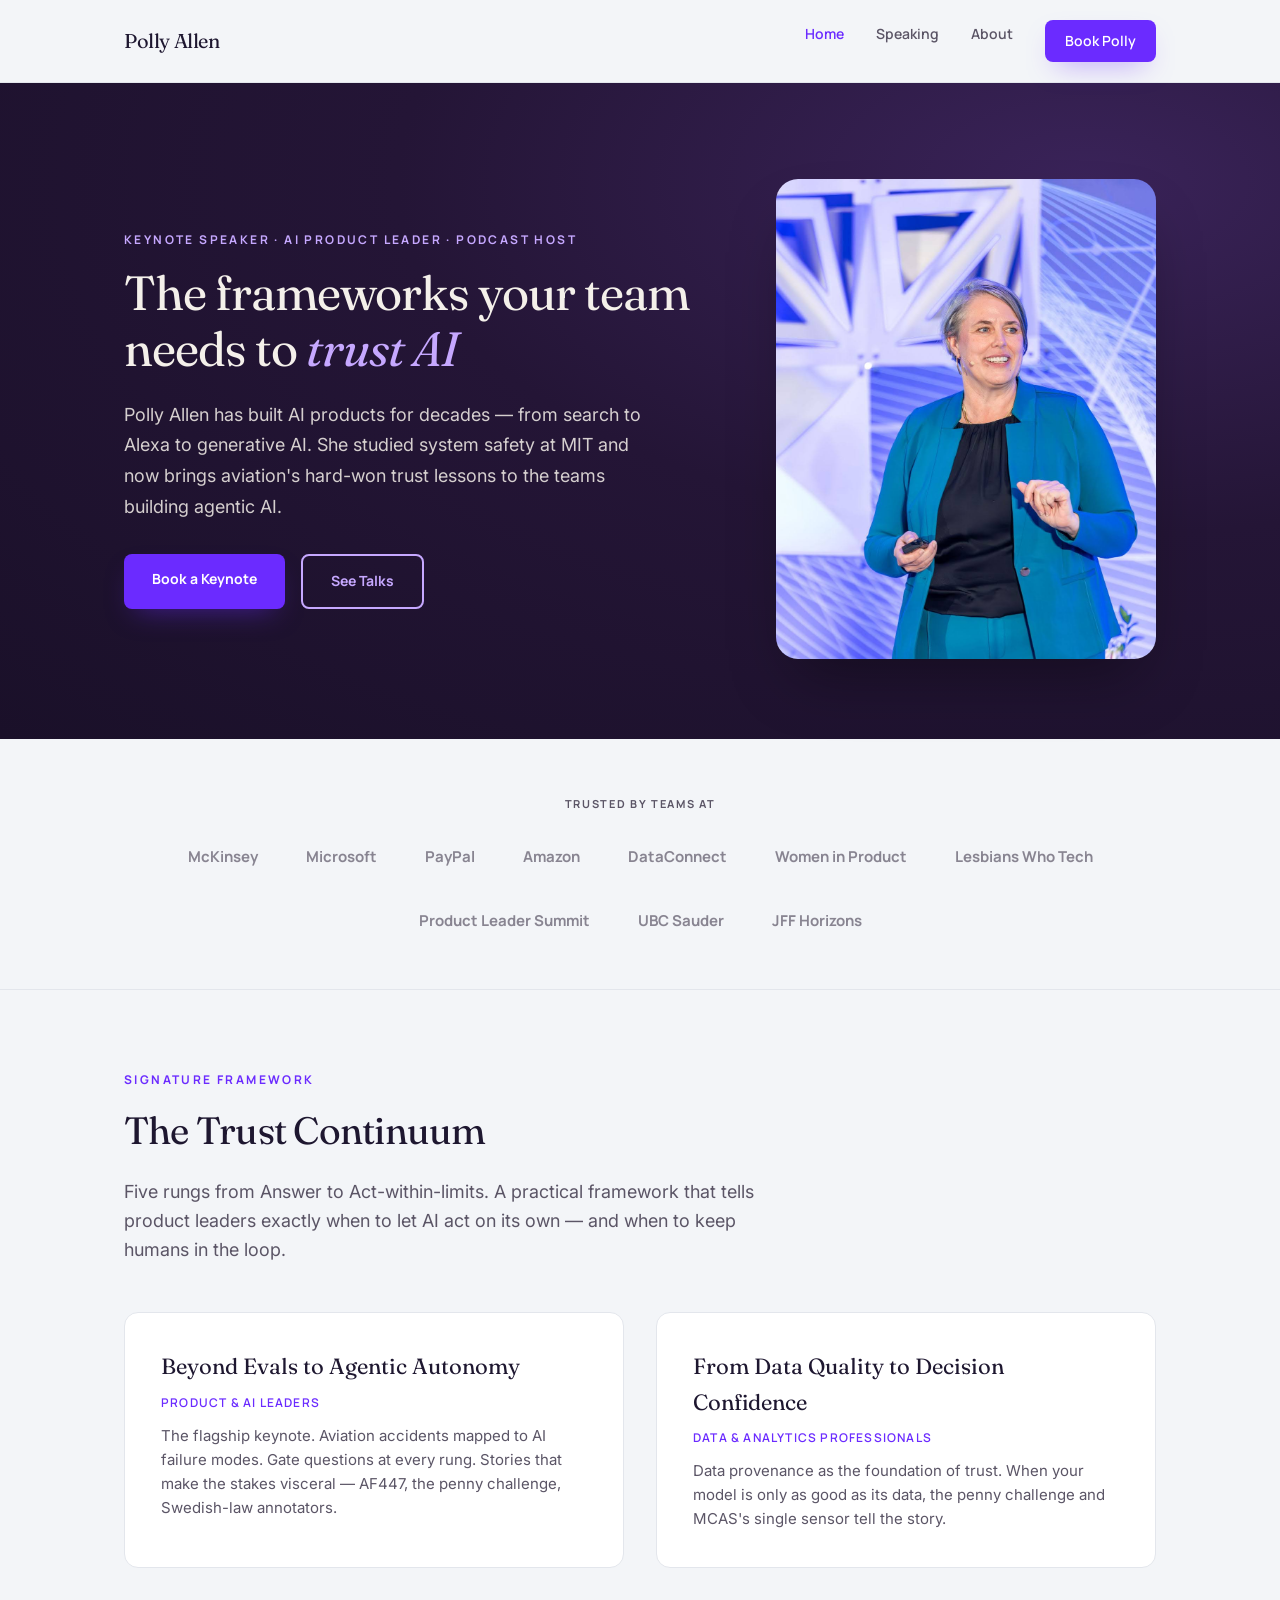
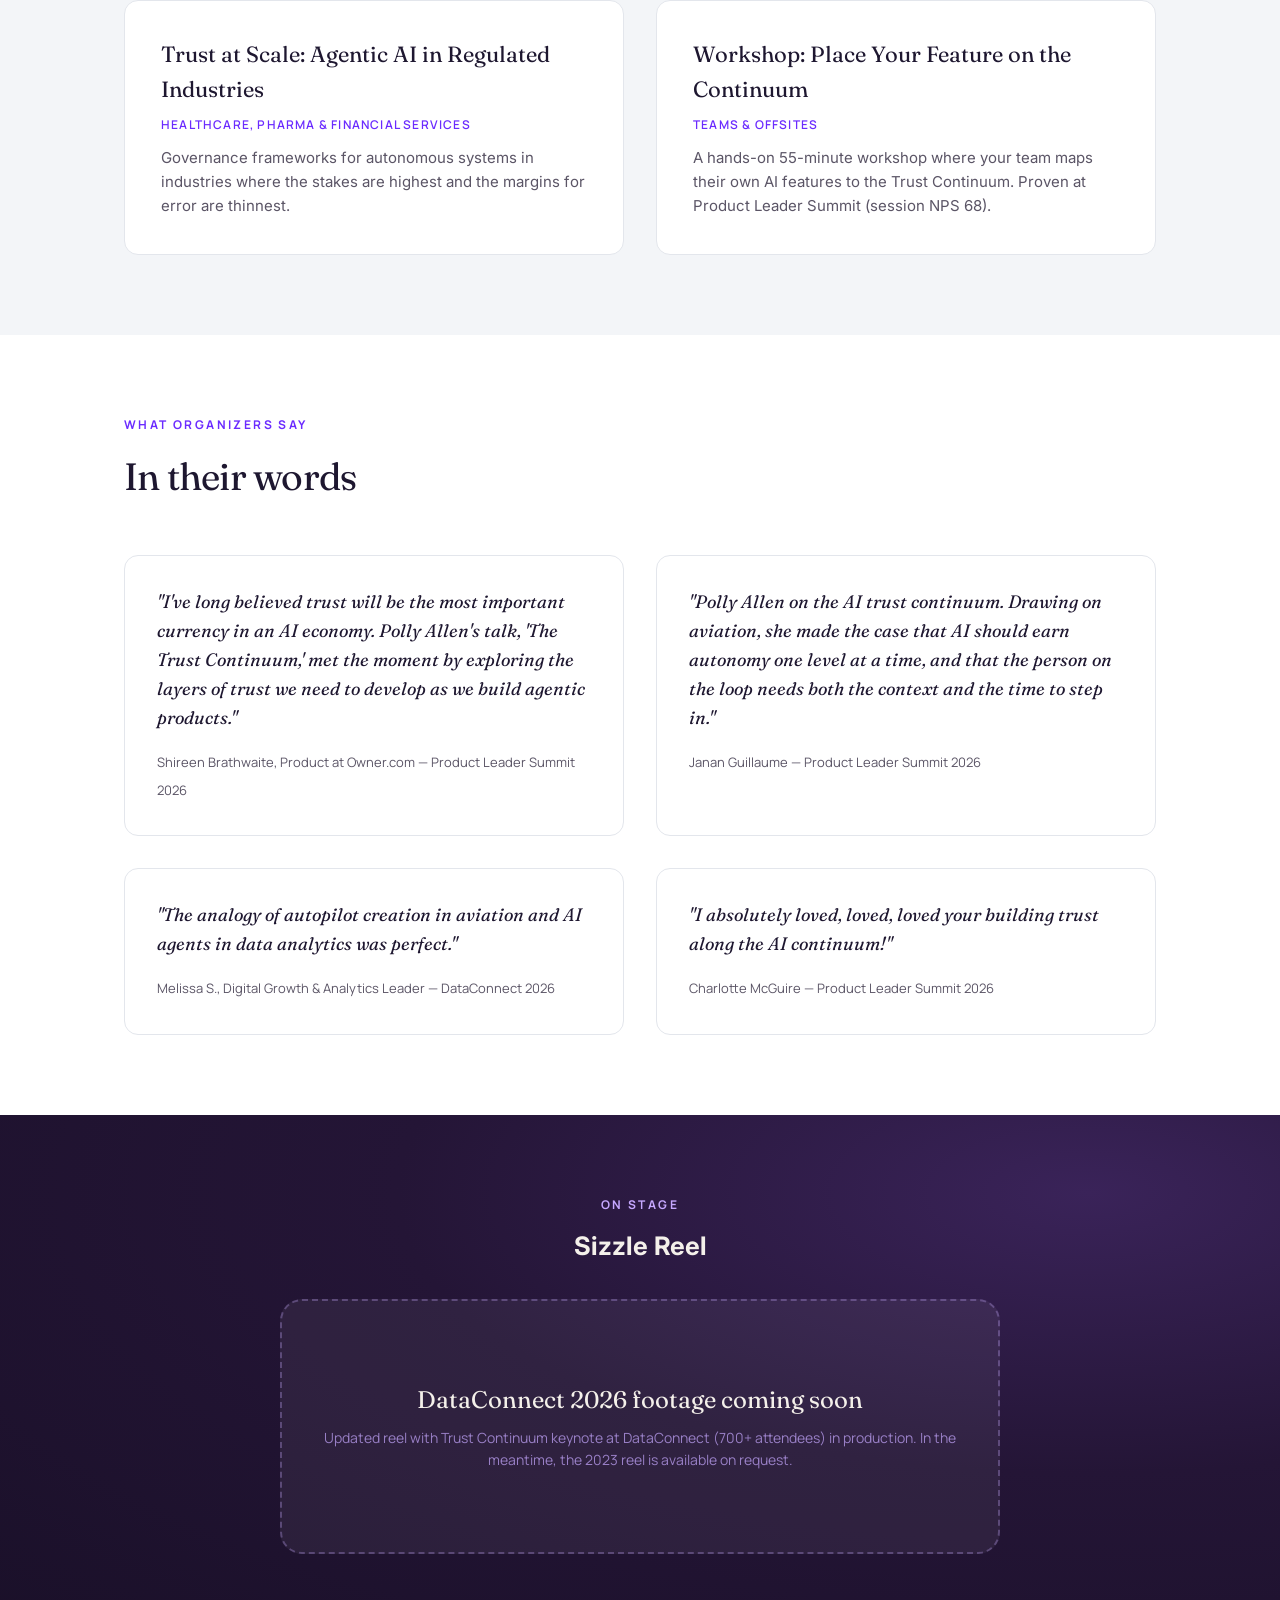
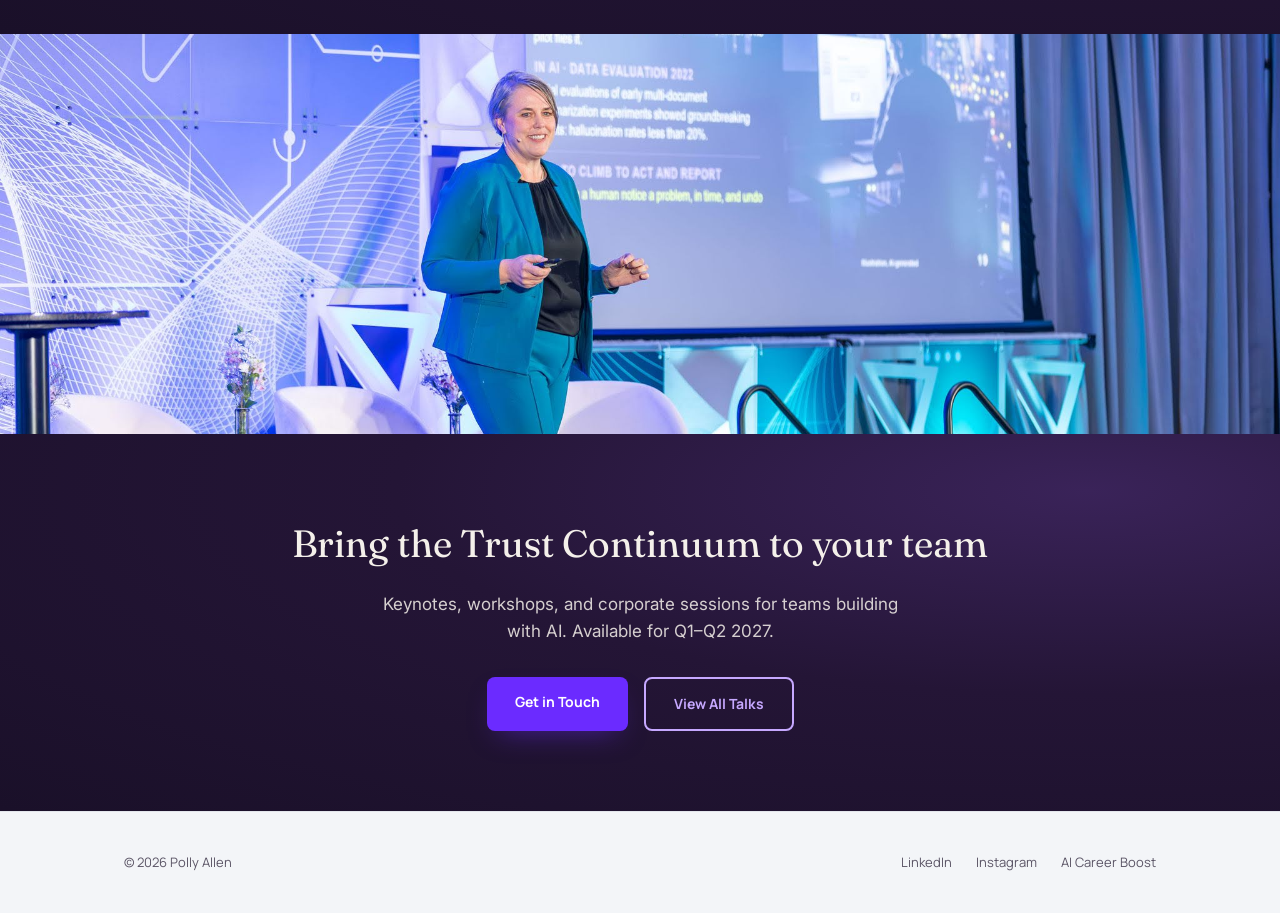
==== index.html @ 62268a63 "Initial pollymallen.com speaker site 3-page static site: Home, Speaking, About. ACB design system ad" ====
<!DOCTYPE html>
<html lang="en">
<head>
  <meta charset="UTF-8">
  <meta name="viewport" content="width=device-width, initial-scale=1.0">
  <title>Polly Allen — AI Keynote Speaker &amp; Product Leader</title>
  <meta name="description" content="Polly Allen is an AI keynote speaker and product leader. Her signature talk, The Trust Continuum, maps aviation safety to agentic AI autonomy.">
  <link rel="stylesheet" href="css/style.css">
</head>
<body>

  <!-- Nav -->
  <nav class="site-nav">
    <div class="wrap">
      <a href="index.html" class="site-nav__name">Polly Allen</a>
      <ul class="site-nav__links">
        <li><a href="index.html" class="active">Home</a></li>
        <li><a href="speaking.html">Speaking</a></li>
        <li><a href="about.html">About</a></li>
        <li><a href="mailto:speaking@pollymallen.com" class="btn btn-primary" style="padding:10px 20px; color:#fff;">Book Polly</a></li>
      </ul>
    </div>
  </nav>

  <!-- Hero -->
  <section class="hero">
    <div class="wrap">
      <div class="hero__inner">
        <div>
          <p class="hero__eyebrow">Keynote Speaker · AI Product Leader · Podcast Host</p>
          <h1>The frameworks your team needs to <em>trust AI</em></h1>
          <p class="hero__sub">Polly Allen has built AI products for decades — from search to Alexa to generative AI. She studied system safety at MIT and now brings aviation's hard-won trust lessons to the teams building agentic AI.</p>
          <div style="display:flex; gap:16px; flex-wrap:wrap;">
            <a href="mailto:speaking@pollymallen.com" class="btn btn-primary">Book a Keynote</a>
            <a href="speaking.html" class="btn btn-outline">See Talks</a>
          </div>
        </div>
        <img src="img/polly-portrait.jpg" alt="Polly Allen speaking at DataConnect 2026" class="hero__photo">
      </div>
    </div>
  </section>

  <!-- Logos -->
  <div class="logos">
    <div class="wrap">
      <p class="logos__label">Trusted by teams at</p>
      <div class="logos__grid">
        <span>McKinsey</span>
        <span>Microsoft</span>
        <span>PayPal</span>
        <span>Amazon</span>
        <span>DataConnect</span>
        <span>Women in Product</span>
        <span>Lesbians Who Tech</span>
        <span>Product Leader Summit</span>
        <span>UBC Sauder</span>
        <span>JFF Horizons</span>
      </div>
    </div>
  </div>

  <!-- Framework preview -->
  <section class="section">
    <div class="wrap">
      <p class="section__eyebrow">Signature Framework</p>
      <h2>The Trust Continuum</h2>
      <p class="section__lead">Five rungs from Answer to Act-within-limits. A practical framework that tells product leaders exactly when to let AI act on its own — and when to keep humans in the loop.</p>

      <div class="talks-grid">
        <div class="talk-card">
          <h3>Beyond Evals to Agentic Autonomy</h3>
          <p class="audience">Product &amp; AI Leaders</p>
          <p>The flagship keynote. Aviation accidents mapped to AI failure modes. Gate questions at every rung. Stories that make the stakes visceral — AF447, the penny challenge, Swedish-law annotators.</p>
        </div>
        <div class="talk-card">
          <h3>From Data Quality to Decision Confidence</h3>
          <p class="audience">Data &amp; Analytics Professionals</p>
          <p>Data provenance as the foundation of trust. When your model is only as good as its data, the penny challenge and MCAS's single sensor tell the story.</p>
        </div>
        <div class="talk-card">
          <h3>Trust at Scale: Agentic AI in Regulated Industries</h3>
          <p class="audience">Healthcare, Pharma &amp; Financial Services</p>
          <p>Governance frameworks for autonomous systems in industries where the stakes are highest and the margins for error are thinnest.</p>
        </div>
        <div class="talk-card">
          <h3>Workshop: Place Your Feature on the Continuum</h3>
          <p class="audience">Teams &amp; Offsites</p>
          <p>A hands-on 55-minute workshop where your team maps their own AI features to the Trust Continuum. Proven at Product Leader Summit (session NPS 68).</p>
        </div>
      </div>
    </div>
  </section>

  <!-- Quotes -->
  <section class="section section--alt">
    <div class="wrap">
      <p class="section__eyebrow">What Organizers Say</p>
      <h2>In their words</h2>
      <p class="section__lead"></p>

      <div class="quotes-grid">
        <div class="quote-card">
          <blockquote>"I've long believed trust will be the most important currency in an AI economy. Polly Allen's talk, 'The Trust Continuum,' met the moment by exploring the layers of trust we need to develop as we build agentic products."</blockquote>
          <cite>Shireen Brathwaite, Product at Owner.com — Product Leader Summit 2026</cite>
        </div>
        <div class="quote-card">
          <blockquote>"Polly Allen on the AI trust continuum. Drawing on aviation, she made the case that AI should earn autonomy one level at a time, and that the person on the loop needs both the context and the time to step in."</blockquote>
          <cite>Janan Guillaume — Product Leader Summit 2026</cite>
        </div>
        <div class="quote-card">
          <blockquote>"The analogy of autopilot creation in aviation and AI agents in data analytics was perfect."</blockquote>
          <cite>Melissa S., Digital Growth &amp; Analytics Leader — DataConnect 2026</cite>
        </div>
        <div class="quote-card">
          <blockquote>"I absolutely loved, loved, loved your building trust along the AI continuum!"</blockquote>
          <cite>Charlotte McGuire — Product Leader Summit 2026</cite>
        </div>
      </div>
    </div>
  </section>

  <!-- Sizzle reel -->
  <section class="reel-section">
    <div class="wrap" style="text-align:center;">
      <p class="section__eyebrow" style="color:var(--lilac);">On Stage</p>
      <h2 style="color:var(--cream); margin-bottom:32px;">Sizzle Reel</h2>
      <div class="reel-placeholder">
        <p class="reel-title">DataConnect 2026 footage coming soon</p>
        <p>Updated reel with Trust Continuum keynote at DataConnect (700+ attendees) in production. In the meantime, the 2023 reel is available on request.</p>
      </div>
    </div>
  </section>

  <!-- Stage photo -->
  <img src="img/polly-stage.jpg" alt="Polly Allen on stage at DataConnect 2026, Trust Continuum slide visible" class="stage-photo">

  <!-- CTA -->
  <section class="cta-banner">
    <div class="wrap">
      <h2>Bring the Trust Continuum to your team</h2>
      <p>Keynotes, workshops, and corporate sessions for teams building with AI. Available for Q1–Q2 2027.</p>
      <div class="btn-group">
        <a href="mailto:speaking@pollymallen.com" class="btn btn-primary">Get in Touch</a>
        <a href="speaking.html" class="btn btn-outline">View All Talks</a>
      </div>
    </div>
  </section>

  <!-- Footer -->
  <footer class="site-footer">
    <div class="wrap">
      <span>&copy; 2026 Polly Allen</span>
      <ul class="site-footer__links">
        <li><a href="https://www.linkedin.com/in/pollymallen/" target="_blank" rel="noopener">LinkedIn</a></li>
        <li><a href="https://www.instagram.com/pollymallen/" target="_blank" rel="noopener">Instagram</a></li>
        <li><a href="https://aicareerboost.com" target="_blank" rel="noopener">AI Career Boost</a></li>
      </ul>
    </div>
  </footer>

</body>
</html>
---- css/style.css ----
/* ============================================================
   pollymallen.com — Speaker Site
   Uses AI Career Boost design tokens adapted for personal brand.
   ============================================================ */

@import url('https://fonts.googleapis.com/css2?family=Fraunces:ital,opsz,wght@0,9..144,300..700;1,9..144,400..600&family=Manrope:wght@400;500;600;700;800&family=Inter:wght@400;500;600&display=swap');

:root {
  --violet:        #6b2bff;
  --violet-press:  #5a1fe0;
  --lilac:         #c6a8ff;
  --apricot:       #ee8a5c;
  --plum:          #241536;
  --plum-deep:     #1a1029;
  --plum-lift:     #3a2359;
  --cream:         #f4f0ea;

  --canvas:        #f3f5f8;
  --surface:       #ffffff;
  --ink:           #1e1730;
  --muted:         #5b5566;
  --border:        #e3e6ec;

  --font-display: 'Fraunces', Georgia, serif;
  --font-ui:      'Manrope', system-ui, sans-serif;
  --font-body:    'Inter', system-ui, sans-serif;

  --shadow-cta: 0 12px 28px -12px rgba(107, 43, 255, 0.5);
  --shadow-card: 0 24px 56px -30px rgba(30, 23, 48, 0.25);

  --r-sm:   8px;
  --r-md:   14px;
  --r-lg:   22px;

  --maxw: 1080px;
}

/* ---------- Reset ---------- */
*, *::before, *::after { box-sizing: border-box; margin: 0; padding: 0; }

body {
  background: var(--canvas);
  color: var(--ink);
  font-family: var(--font-body);
  font-size: 1.0625rem;
  line-height: 1.6;
  -webkit-font-smoothing: antialiased;
}

img { max-width: 100%; height: auto; display: block; }
a { color: var(--violet); text-decoration: none; }
a:hover { color: var(--violet-press); }

.wrap { max-width: var(--maxw); margin: 0 auto; padding: 0 24px; }

/* ---------- Nav ---------- */
.site-nav {
  padding: 20px 0;
  border-bottom: 1px solid var(--border);
  background: var(--canvas);
  position: sticky;
  top: 0;
  z-index: 100;
}
.site-nav .wrap {
  display: flex;
  align-items: center;
  justify-content: space-between;
}
.site-nav__name {
  font-family: var(--font-display);
  font-size: 1.25rem;
  font-weight: 400;
  color: var(--ink);
  letter-spacing: -0.02em;
}
.site-nav__links {
  display: flex;
  gap: 32px;
  list-style: none;
}
.site-nav__links a {
  font-family: var(--font-ui);
  font-size: 0.875rem;
  font-weight: 600;
  color: var(--muted);
  transition: color 0.15s;
}
.site-nav__links a:hover,
.site-nav__links a.active { color: var(--violet); }

/* ---------- Hero (depth surface) ---------- */
.hero {
  background: radial-gradient(120% 120% at 85% 15%,
              var(--plum-lift) 0%, var(--plum) 45%, var(--plum-deep) 100%);
  color: var(--cream);
  padding: 96px 0 80px;
}
.hero__inner {
  display: grid;
  grid-template-columns: 1fr 380px;
  gap: 64px;
  align-items: center;
}
.hero__eyebrow {
  font-family: var(--font-ui);
  font-weight: 700;
  font-size: 0.75rem;
  letter-spacing: 0.2em;
  text-transform: uppercase;
  color: var(--lilac);
  margin-bottom: 16px;
}
.hero h1 {
  font-family: var(--font-display);
  font-size: 3rem;
  font-weight: 400;
  line-height: 1.15;
  letter-spacing: -0.02em;
  margin-bottom: 24px;
}
.hero h1 em {
  font-style: italic;
  color: var(--lilac);
}
.hero__sub {
  font-size: 1.125rem;
  line-height: 1.7;
  color: rgba(244, 240, 234, 0.85);
  margin-bottom: 32px;
  max-width: 540px;
}
.hero__photo {
  border-radius: var(--r-lg);
  object-fit: cover;
  width: 380px;
  height: 480px;
  box-shadow: 0 32px 64px -20px rgba(0,0,0,0.4);
}

/* ---------- Buttons ---------- */
.btn {
  display: inline-block;
  font-family: var(--font-ui);
  font-weight: 700;
  font-size: 0.875rem;
  padding: 14px 28px;
  border-radius: var(--r-sm);
  cursor: pointer;
  transition: all 0.15s;
  border: 0;
  text-decoration: none;
}
.btn-primary {
  background: var(--violet);
  color: #fff;
  box-shadow: var(--shadow-cta);
}
.btn-primary:hover { background: var(--violet-press); color: #fff; }
.btn-outline {
  background: transparent;
  color: var(--lilac);
  border: 2px solid var(--lilac);
}
.btn-outline:hover {
  background: var(--lilac);
  color: var(--plum);
}
.btn-outline-dark {
  background: transparent;
  color: var(--violet);
  border: 2px solid var(--violet);
}
.btn-outline-dark:hover {
  background: var(--violet);
  color: #fff;
}

/* ---------- Section structure ---------- */
.section {
  padding: 80px 0;
}
.section--alt {
  background: var(--surface);
}
.section__eyebrow {
  font-family: var(--font-ui);
  font-weight: 700;
  font-size: 0.75rem;
  letter-spacing: 0.2em;
  text-transform: uppercase;
  color: var(--violet);
  margin-bottom: 12px;
}
.section h2 {
  font-family: var(--font-display);
  font-size: 2.375rem;
  font-weight: 400;
  letter-spacing: -0.02em;
  margin-bottom: 16px;
}
.section__lead {
  font-size: 1.125rem;
  color: var(--muted);
  max-width: 640px;
  margin-bottom: 48px;
}

/* ---------- Logos wall ---------- */
.logos {
  padding: 56px 0;
  border-bottom: 1px solid var(--border);
}
.logos__label {
  text-align: center;
  font-family: var(--font-ui);
  font-weight: 700;
  font-size: 0.6875rem;
  letter-spacing: 0.15em;
  text-transform: uppercase;
  color: var(--muted);
  margin-bottom: 32px;
}
.logos__grid {
  display: flex;
  flex-wrap: wrap;
  justify-content: center;
  gap: 40px 48px;
  align-items: center;
}
.logos__grid span {
  font-family: var(--font-ui);
  font-weight: 700;
  font-size: 0.9375rem;
  color: var(--muted);
  opacity: 0.7;
  white-space: nowrap;
}

/* ---------- Quotes ---------- */
.quotes-grid {
  display: grid;
  grid-template-columns: repeat(2, 1fr);
  gap: 32px;
}
.quote-card {
  background: var(--surface);
  border: 1px solid var(--border);
  border-radius: var(--r-md);
  padding: 32px;
}
.quote-card blockquote {
  font-family: var(--font-display);
  font-size: 1.125rem;
  font-style: italic;
  line-height: 1.6;
  color: var(--ink);
  margin-bottom: 16px;
}
.quote-card cite {
  font-family: var(--font-ui);
  font-size: 0.8125rem;
  font-style: normal;
  color: var(--muted);
}

/* ---------- Reel section ---------- */
.reel-section {
  background: radial-gradient(120% 120% at 85% 15%,
              var(--plum-lift) 0%, var(--plum) 45%, var(--plum-deep) 100%);
  color: var(--cream);
  padding: 80px 0;
}
.reel-placeholder {
  background: rgba(255,255,255,0.06);
  border: 2px dashed rgba(198, 168, 255, 0.3);
  border-radius: var(--r-lg);
  padding: 80px 40px;
  text-align: center;
  max-width: 720px;
  margin: 0 auto;
}
.reel-placeholder p {
  font-family: var(--font-ui);
  font-size: 0.875rem;
  color: var(--lilac);
  opacity: 0.7;
}
.reel-placeholder .reel-title {
  font-family: var(--font-display);
  font-size: 1.5rem;
  color: var(--cream);
  margin-bottom: 8px;
  opacity: 1;
}

/* ---------- Speaking table ---------- */
.engagements-table {
  width: 100%;
  border-collapse: collapse;
  font-size: 0.9375rem;
}
.engagements-table thead {
  font-family: var(--font-ui);
  font-weight: 700;
  font-size: 0.75rem;
  letter-spacing: 0.1em;
  text-transform: uppercase;
  color: var(--muted);
  text-align: left;
}
.engagements-table th {
  padding: 12px 16px;
  border-bottom: 2px solid var(--border);
}
.engagements-table td {
  padding: 14px 16px;
  border-bottom: 1px solid var(--border);
  vertical-align: top;
}
.engagements-table tbody tr:hover {
  background: rgba(107, 43, 255, 0.03);
}
.engagements-table .highlight {
  font-weight: 600;
}

/* ---------- Talk cards ---------- */
.talks-grid {
  display: grid;
  grid-template-columns: repeat(2, 1fr);
  gap: 32px;
}
.talk-card {
  background: var(--surface);
  border: 1px solid var(--border);
  border-radius: var(--r-md);
  padding: 36px;
}
.talk-card h3 {
  font-family: var(--font-display);
  font-size: 1.375rem;
  font-weight: 400;
  margin-bottom: 8px;
}
.talk-card .audience {
  font-family: var(--font-ui);
  font-weight: 600;
  font-size: 0.75rem;
  letter-spacing: 0.1em;
  text-transform: uppercase;
  color: var(--violet);
  margin-bottom: 12px;
}
.talk-card p {
  color: var(--muted);
  font-size: 0.9375rem;
}

/* ---------- About page ---------- */
.about-hero {
  display: grid;
  grid-template-columns: 320px 1fr;
  gap: 64px;
  align-items: start;
}
.about-hero__photo {
  border-radius: var(--r-lg);
  object-fit: cover;
  width: 320px;
  height: 420px;
}
.about-content h2 {
  font-family: var(--font-display);
  font-size: 1.875rem;
  font-weight: 400;
  margin-bottom: 20px;
  margin-top: 40px;
}
.about-content h2:first-child { margin-top: 0; }
.about-content p { margin-bottom: 16px; max-width: 600px; }

.credentials-grid {
  display: grid;
  grid-template-columns: repeat(3, 1fr);
  gap: 24px;
  margin-top: 48px;
}
.credential {
  text-align: center;
  padding: 32px 20px;
  background: var(--surface);
  border: 1px solid var(--border);
  border-radius: var(--r-md);
}
.credential .number {
  font-family: var(--font-display);
  font-size: 2.375rem;
  color: var(--violet);
  margin-bottom: 4px;
}
.credential .label {
  font-family: var(--font-ui);
  font-size: 0.8125rem;
  font-weight: 600;
  color: var(--muted);
}

/* ---------- Podcast ---------- */
.podcast-feature {
  display: grid;
  grid-template-columns: 1fr 1fr;
  gap: 48px;
  align-items: center;
}
.podcast-feature__art {
  background: var(--plum);
  border-radius: var(--r-lg);
  padding: 48px;
  text-align: center;
  color: var(--cream);
}
.podcast-feature__art .title {
  font-family: var(--font-display);
  font-size: 1.5rem;
  font-style: italic;
  margin-bottom: 8px;
}
.podcast-feature__art .eps {
  font-family: var(--font-ui);
  font-size: 0.875rem;
  color: var(--lilac);
}

/* ---------- CTA banner ---------- */
.cta-banner {
  background: radial-gradient(120% 120% at 85% 15%,
              var(--plum-lift) 0%, var(--plum) 45%, var(--plum-deep) 100%);
  color: var(--cream);
  padding: 80px 0;
  text-align: center;
}
.cta-banner h2 {
  font-family: var(--font-display);
  font-size: 2.375rem;
  font-weight: 400;
  margin-bottom: 16px;
  color: var(--cream);
}
.cta-banner p {
  color: rgba(244, 240, 234, 0.85);
  margin-bottom: 32px;
  max-width: 520px;
  margin-left: auto;
  margin-right: auto;
}
.cta-banner .btn-group {
  display: flex;
  gap: 16px;
  justify-content: center;
}

/* ---------- Footer ---------- */
.site-footer {
  padding: 40px 0;
  border-top: 1px solid var(--border);
  font-family: var(--font-ui);
  font-size: 0.8125rem;
  color: var(--muted);
}
.site-footer .wrap {
  display: flex;
  justify-content: space-between;
  align-items: center;
}
.site-footer__links {
  display: flex;
  gap: 24px;
  list-style: none;
}
.site-footer__links a { color: var(--muted); }
.site-footer__links a:hover { color: var(--violet); }

/* ---------- Stage photo (full-width) ---------- */
.stage-photo {
  width: 100%;
  height: 400px;
  object-fit: cover;
  object-position: center 30%;
}

/* ---------- Responsive ---------- */
@media (max-width: 768px) {
  .hero__inner {
    grid-template-columns: 1fr;
    gap: 40px;
  }
  .hero__photo {
    width: 100%;
    height: 360px;
    order: -1;
  }
  .hero h1 { font-size: 2.25rem; }
  .quotes-grid { grid-template-columns: 1fr; }
  .talks-grid { grid-template-columns: 1fr; }
  .about-hero {
    grid-template-columns: 1fr;
    gap: 32px;
  }
  .about-hero__photo {
    width: 100%;
    height: 360px;
  }
  .credentials-grid { grid-template-columns: 1fr; }
  .podcast-feature { grid-template-columns: 1fr; }
  .site-nav__links { gap: 20px; }
  .cta-banner .btn-group { flex-direction: column; align-items: center; }
  .engagements-table { font-size: 0.8125rem; }
  .engagements-table th,
  .engagements-table td { padding: 10px 8px; }
  .section h2 { font-size: 1.875rem; }
}
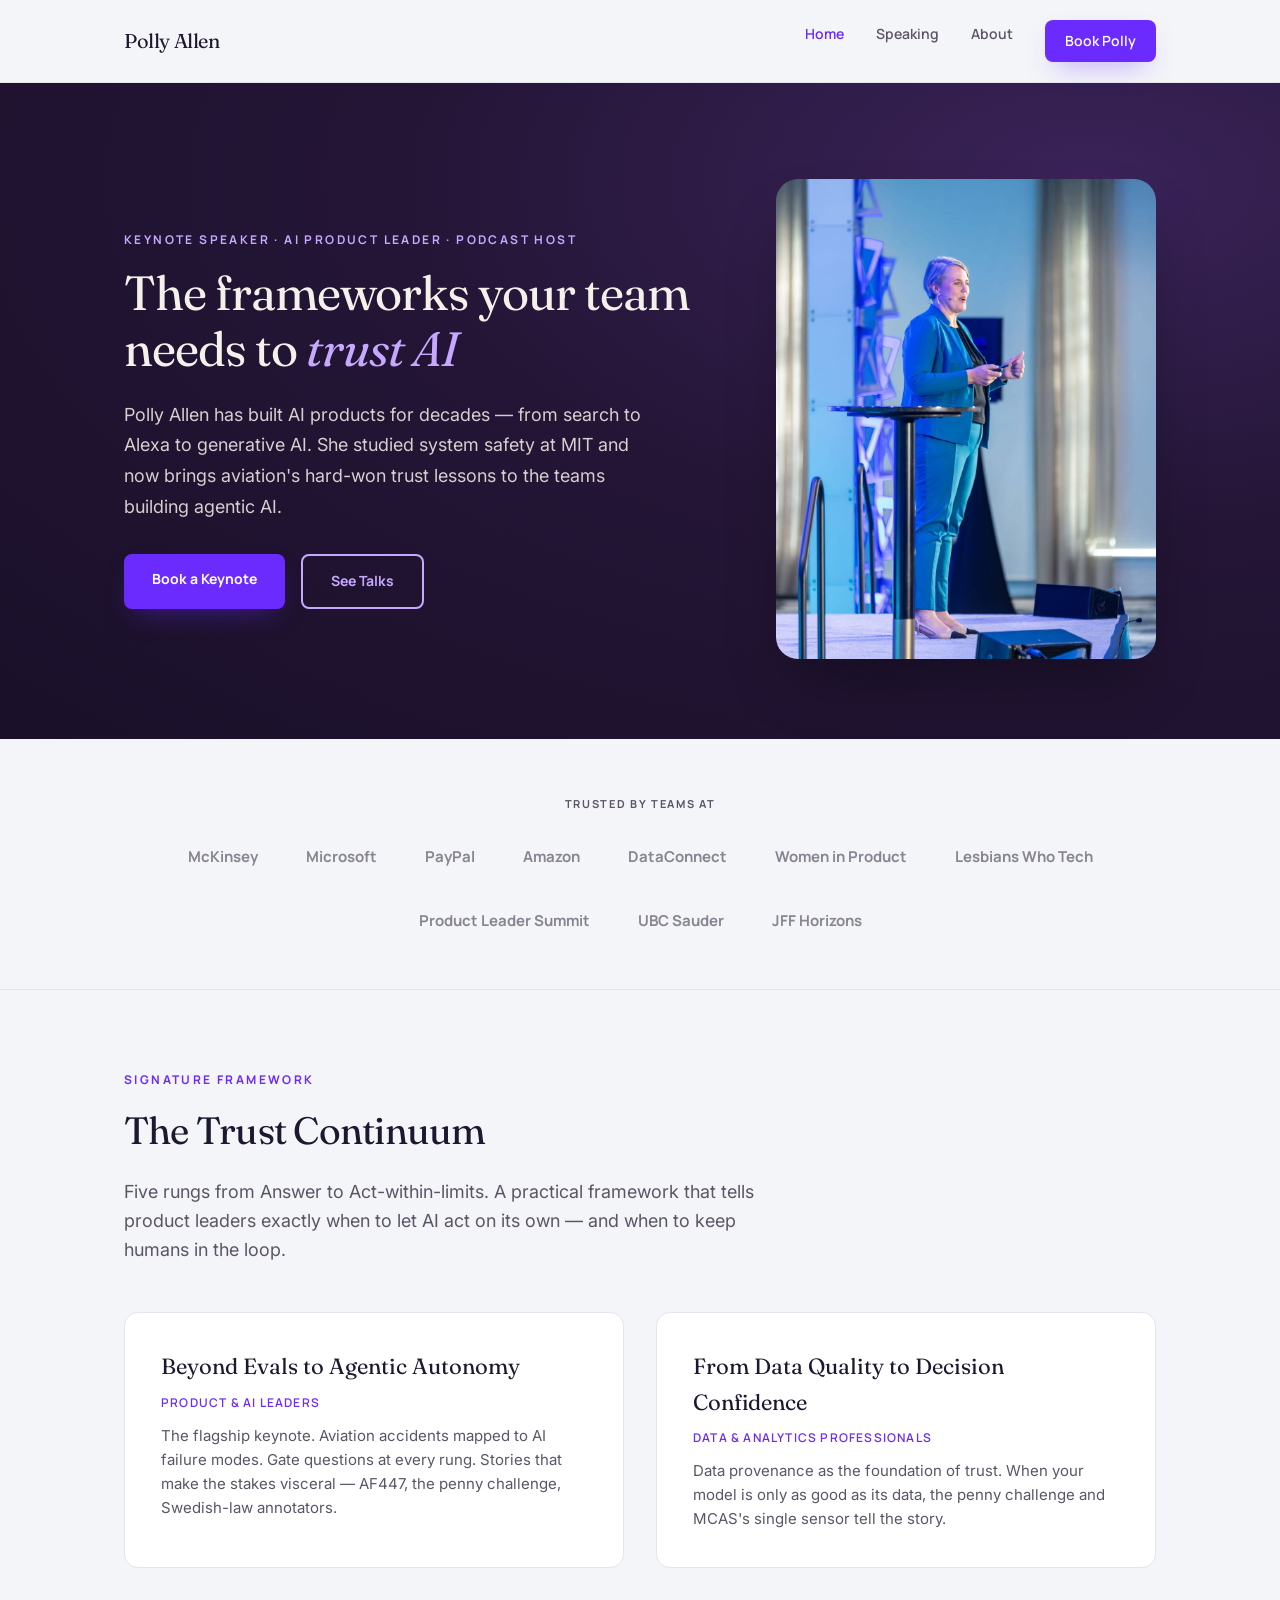
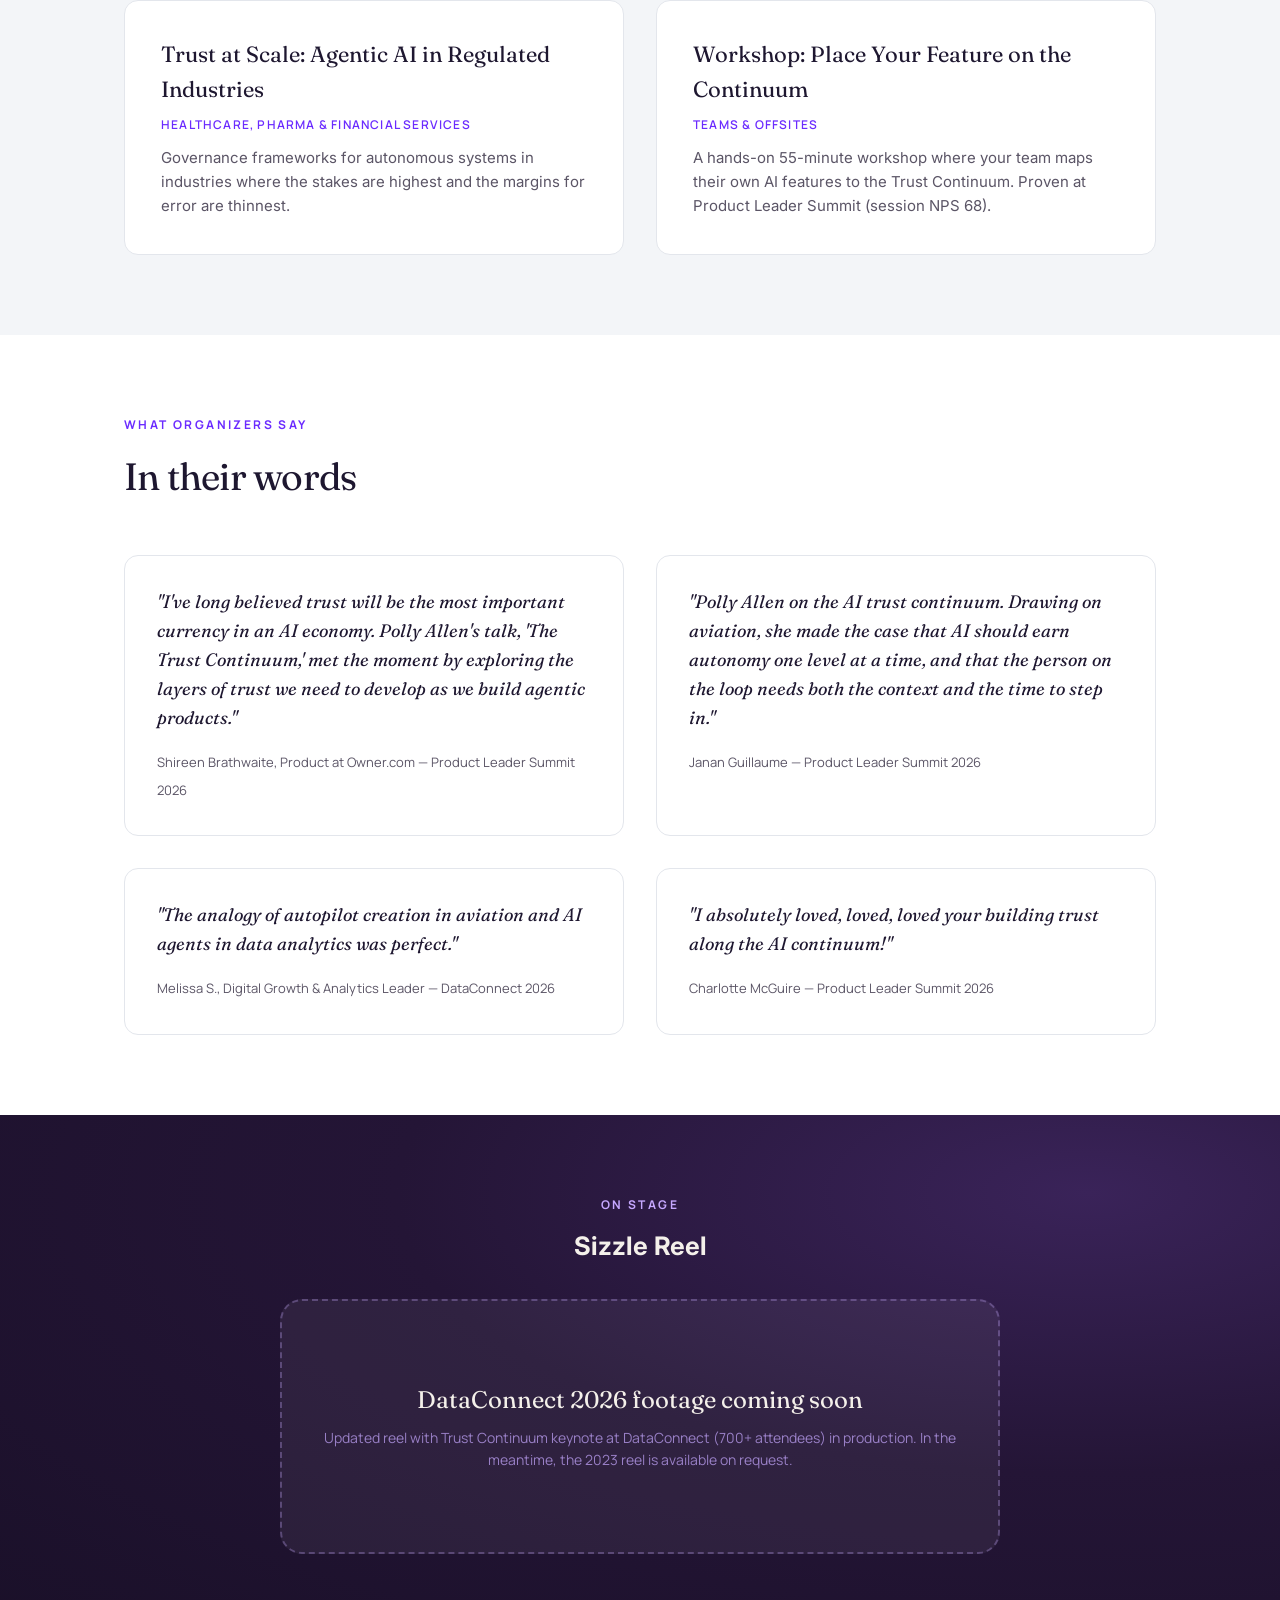
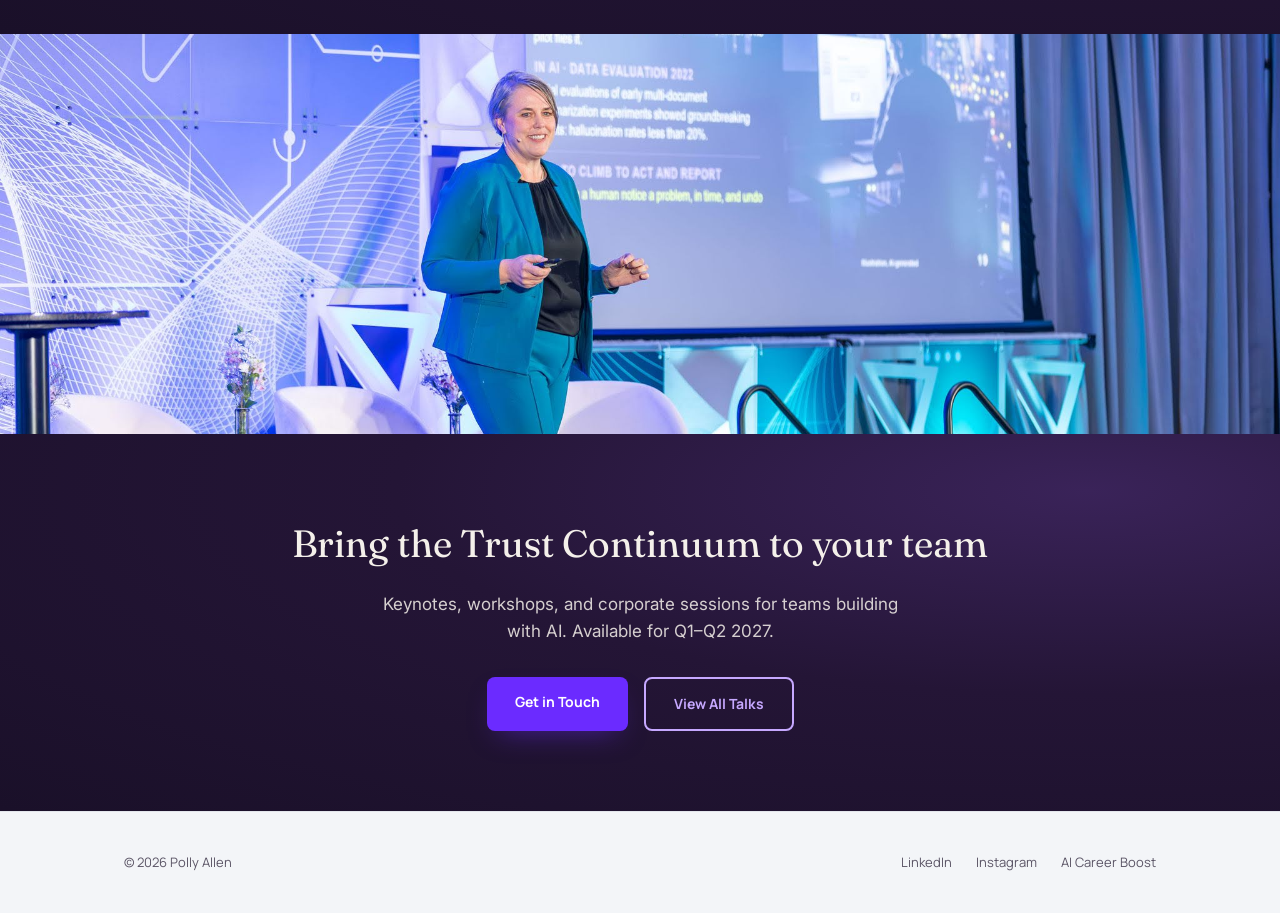
==== commit a0de83df: "Swap hero image to on-stage speaking photo Replace close-up portrait with full-body stage photo (pol" ====
--- a/index.html
+++ b/index.html
@@ -35,7 +35,7 @@
             <a href="speaking.html" class="btn btn-outline">See Talks</a>
           </div>
         </div>
-        <img src="img/polly-portrait.jpg" alt="Polly Allen speaking at DataConnect 2026" class="hero__photo">
+        <img src="img/polly-speaking.jpg" alt="Polly Allen speaking at DataConnect 2026" class="hero__photo">
       </div>
     </div>
   </section>
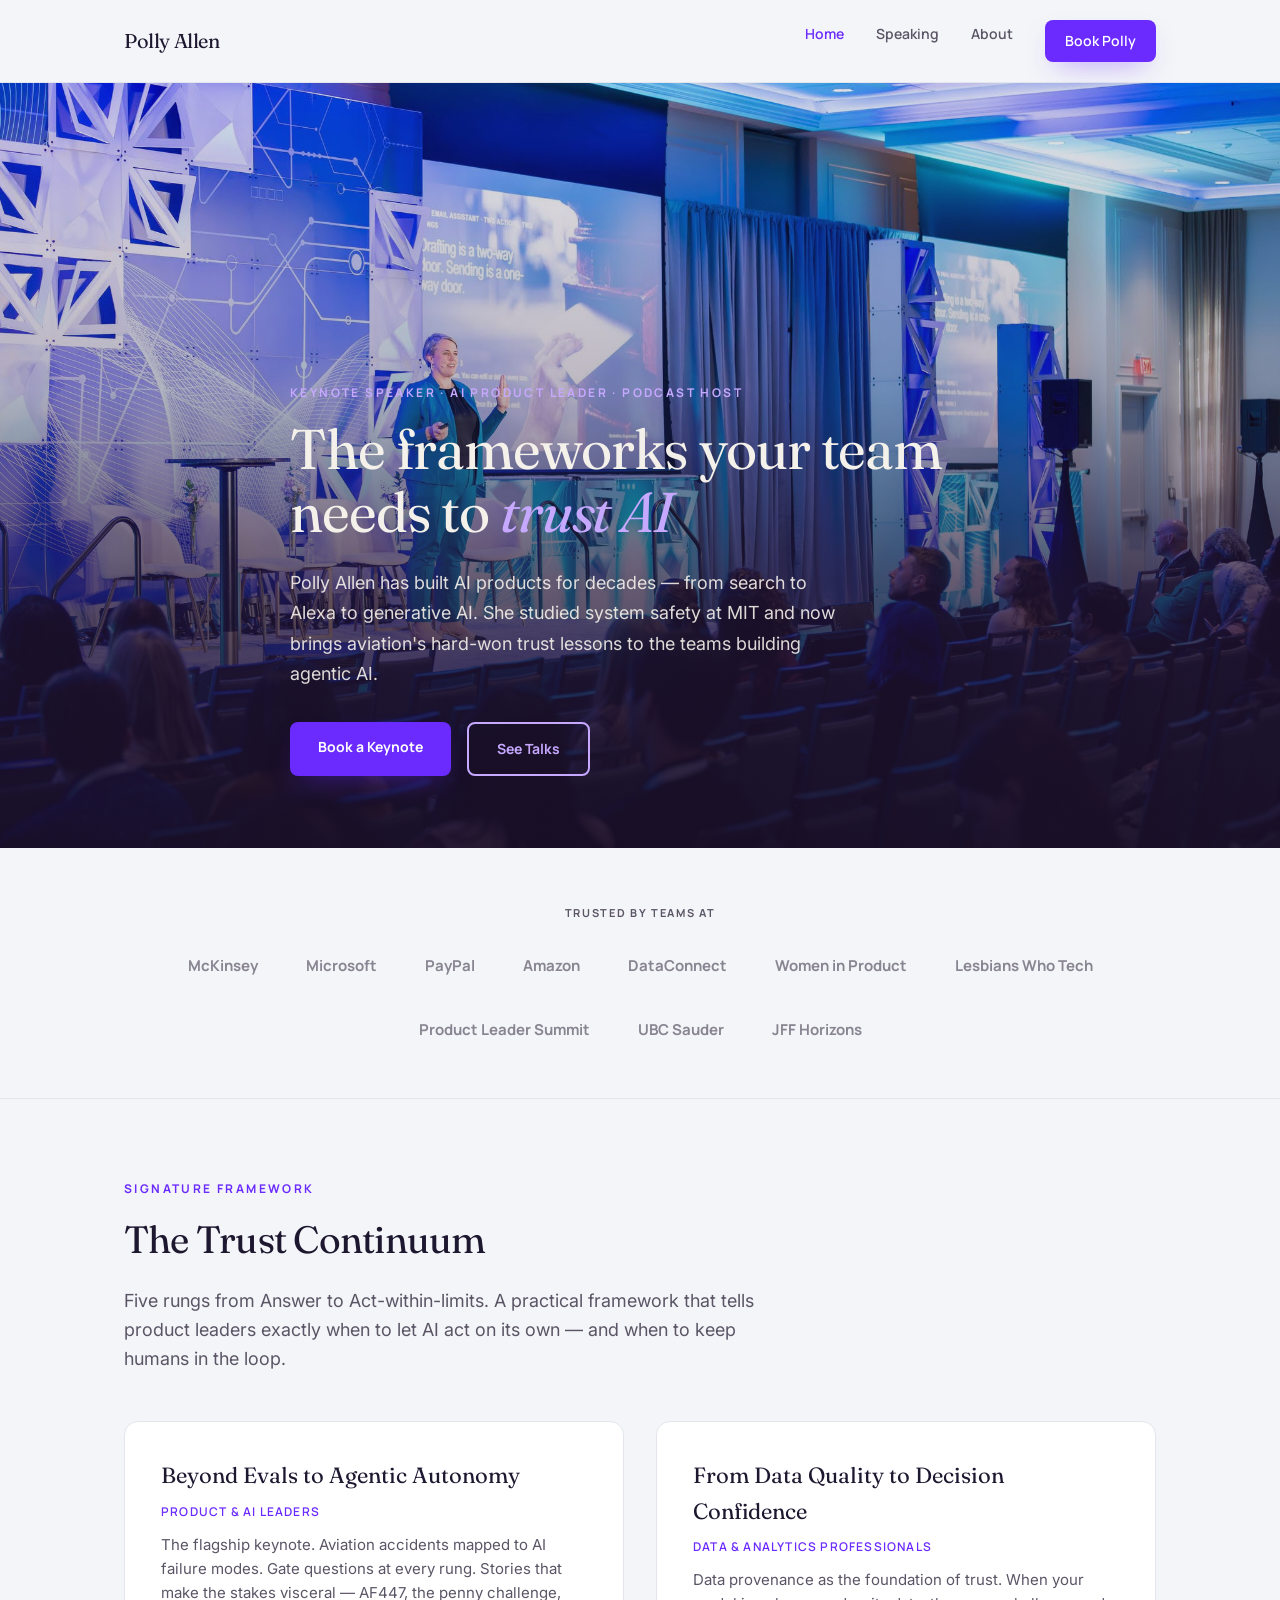
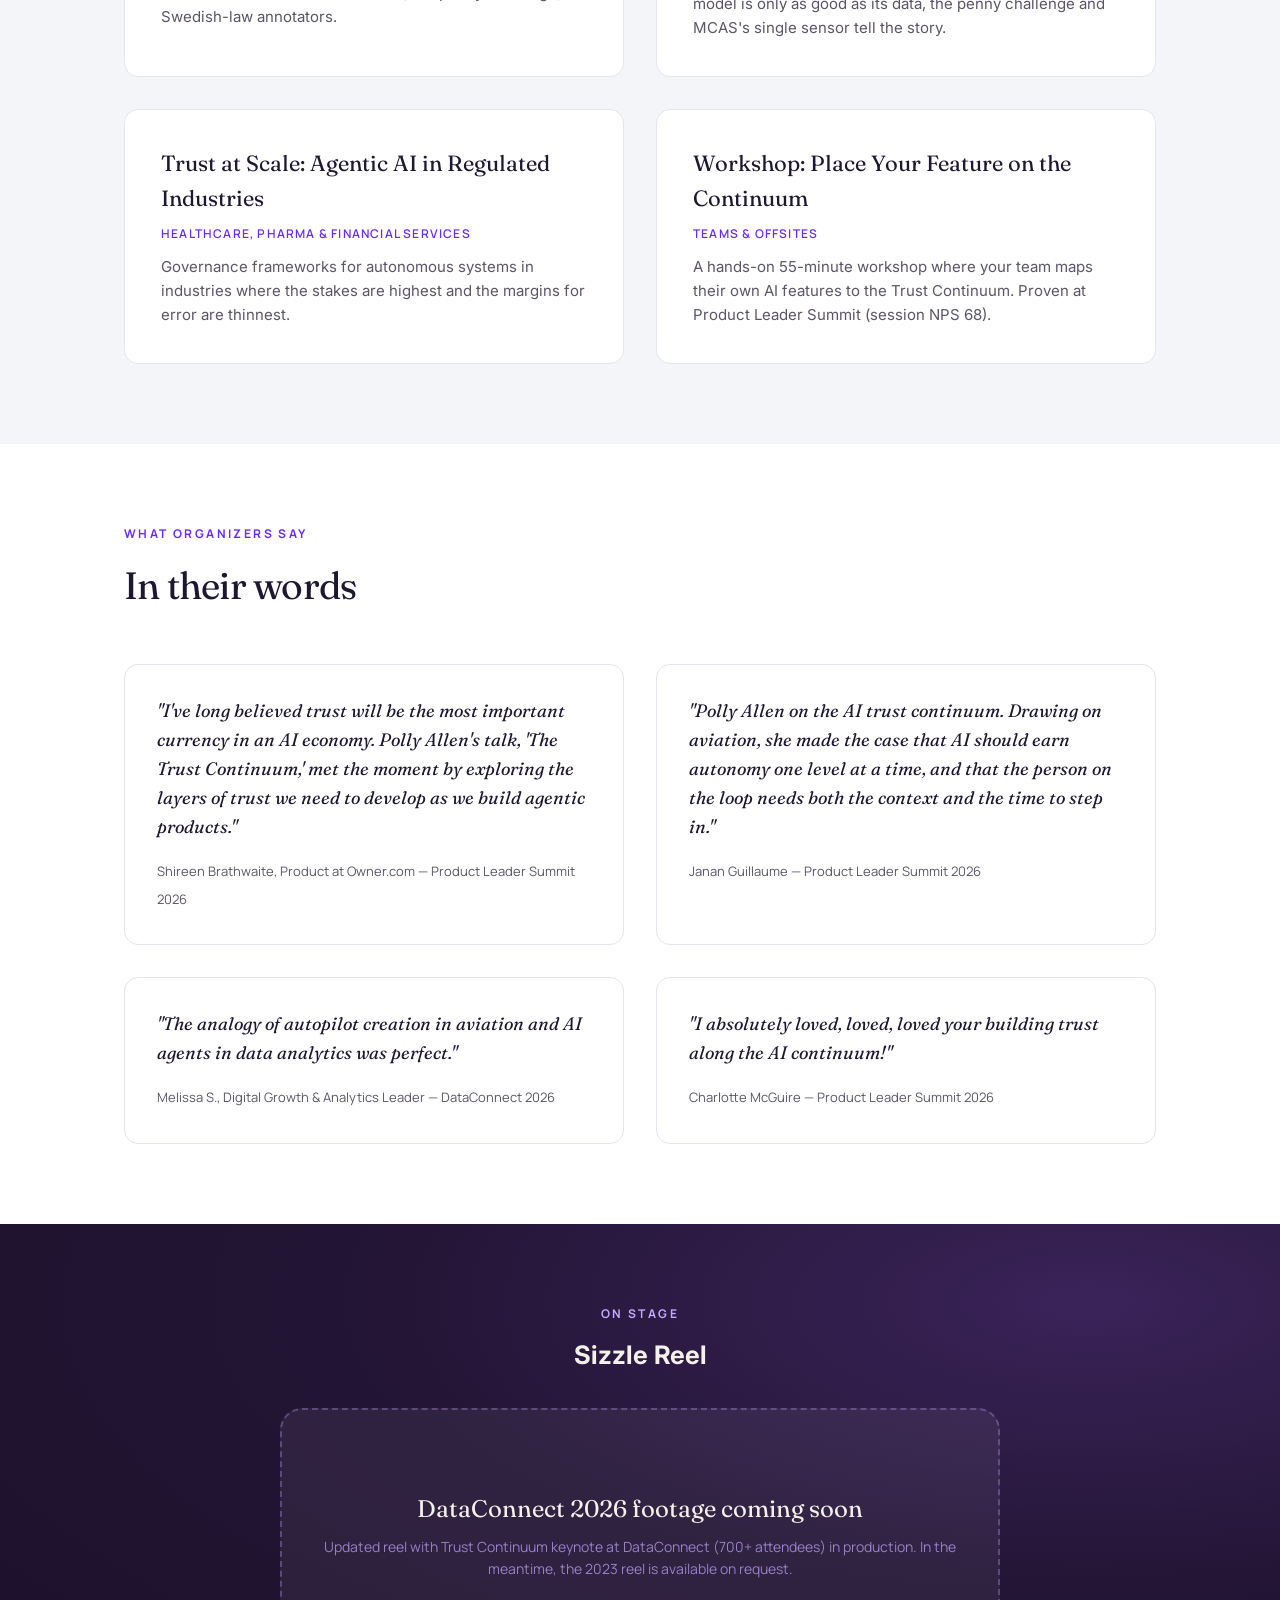
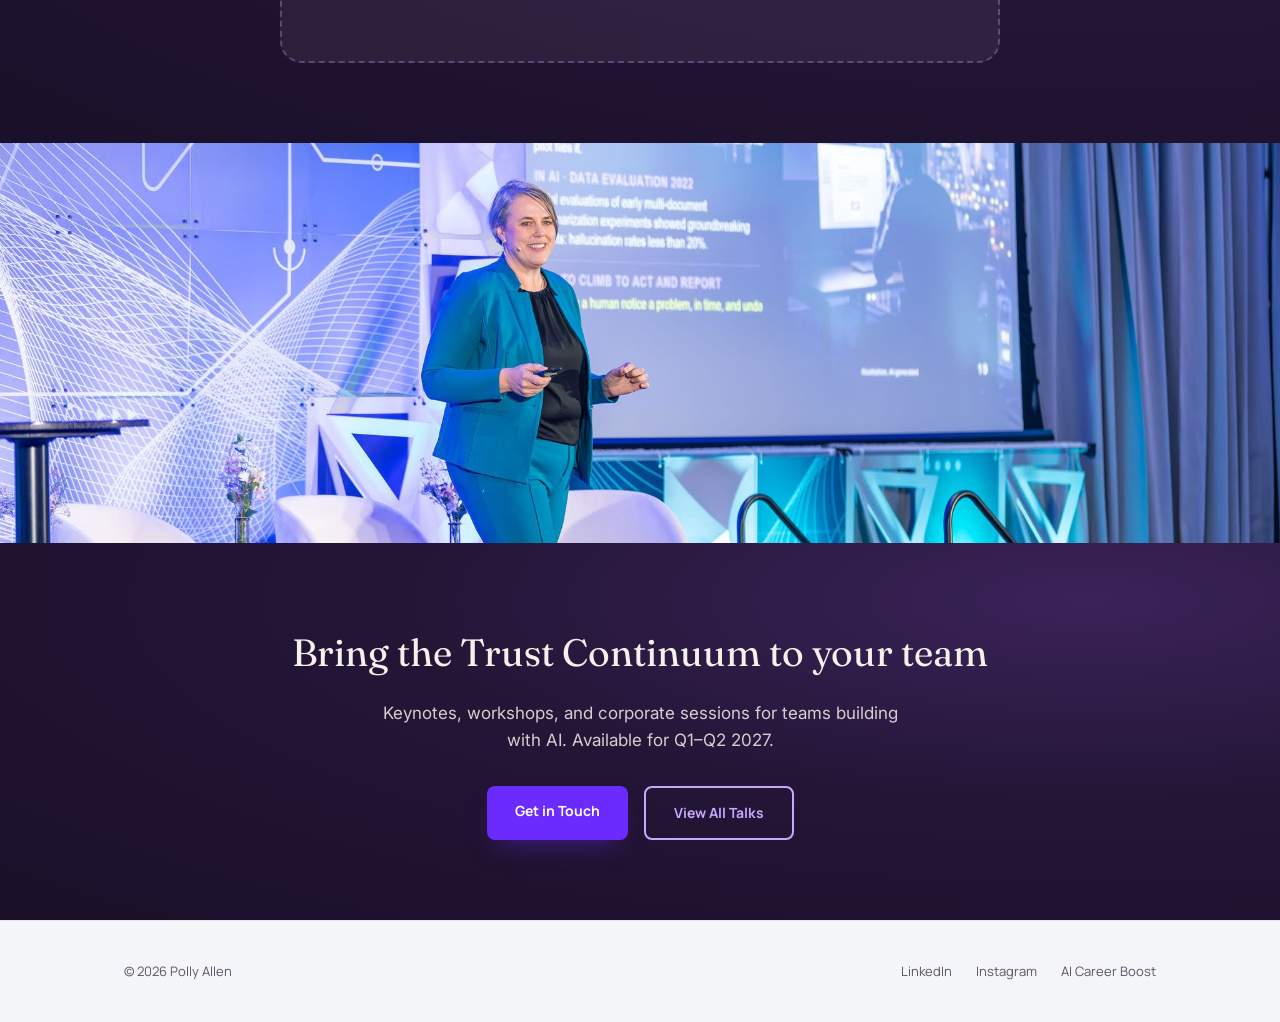
==== commit 40df2b70: "Redesign hero as full-width background image Replace side-by-side layout with full-bleed audience ph" ====
--- a/index.html
+++ b/index.html
@@ -24,18 +24,13 @@
 
   <!-- Hero -->
   <section class="hero">
-    <div class="wrap">
-      <div class="hero__inner">
-        <div>
-          <p class="hero__eyebrow">Keynote Speaker · AI Product Leader · Podcast Host</p>
-          <h1>The frameworks your team needs to <em>trust AI</em></h1>
-          <p class="hero__sub">Polly Allen has built AI products for decades — from search to Alexa to generative AI. She studied system safety at MIT and now brings aviation's hard-won trust lessons to the teams building agentic AI.</p>
-          <div style="display:flex; gap:16px; flex-wrap:wrap;">
-            <a href="mailto:speaking@pollymallen.com" class="btn btn-primary">Book a Keynote</a>
-            <a href="speaking.html" class="btn btn-outline">See Talks</a>
-          </div>
-        </div>
-        <img src="img/polly-speaking.jpg" alt="Polly Allen speaking at DataConnect 2026" class="hero__photo">
+    <div class="hero__content">
+      <p class="hero__eyebrow">Keynote Speaker · AI Product Leader · Podcast Host</p>
+      <h1>The frameworks your team needs to <em>trust AI</em></h1>
+      <p class="hero__sub">Polly Allen has built AI products for decades — from search to Alexa to generative AI. She studied system safety at MIT and now brings aviation's hard-won trust lessons to the teams building agentic AI.</p>
+      <div style="display:flex; gap:16px; flex-wrap:wrap;">
+        <a href="mailto:speaking@pollymallen.com" class="btn btn-primary">Book a Keynote</a>
+        <a href="speaking.html" class="btn btn-outline">See Talks</a>
       </div>
     </div>
   </section>
--- a/css/style.css
+++ b/css/style.css
@@ -89,18 +89,33 @@
 .site-nav__links a:hover,
 .site-nav__links a.active { color: var(--violet); }
 
-/* ---------- Hero (depth surface) ---------- */
+/* ---------- Hero (full-width image) ---------- */
 .hero {
-  background: radial-gradient(120% 120% at 85% 15%,
-              var(--plum-lift) 0%, var(--plum) 45%, var(--plum-deep) 100%);
+  position: relative;
+  min-height: 85vh;
+  display: flex;
+  align-items: flex-end;
+  background: url('../img/polly-audience.jpg') center 30% / cover no-repeat;
   color: var(--cream);
-  padding: 96px 0 80px;
-}
-.hero__inner {
-  display: grid;
-  grid-template-columns: 1fr 380px;
-  gap: 64px;
-  align-items: center;
+}
+.hero::after {
+  content: '';
+  position: absolute;
+  inset: 0;
+  background: linear-gradient(
+    to top,
+    rgba(26, 16, 41, 0.92) 0%,
+    rgba(36, 21, 54, 0.7) 35%,
+    rgba(36, 21, 54, 0.3) 60%,
+    rgba(36, 21, 54, 0.1) 100%
+  );
+}
+.hero__content {
+  position: relative;
+  z-index: 1;
+  max-width: var(--maxw);
+  margin: 0 auto;
+  padding: 0 24px 72px;
 }
 .hero__eyebrow {
   font-family: var(--font-ui);
@@ -113,11 +128,12 @@
 }
 .hero h1 {
   font-family: var(--font-display);
-  font-size: 3rem;
+  font-size: 3.5rem;
   font-weight: 400;
-  line-height: 1.15;
+  line-height: 1.12;
   letter-spacing: -0.02em;
   margin-bottom: 24px;
+  max-width: 700px;
 }
 .hero h1 em {
   font-style: italic;
@@ -126,16 +142,9 @@
 .hero__sub {
   font-size: 1.125rem;
   line-height: 1.7;
-  color: rgba(244, 240, 234, 0.85);
+  color: rgba(244, 240, 234, 0.9);
   margin-bottom: 32px;
-  max-width: 540px;
-}
-.hero__photo {
-  border-radius: var(--r-lg);
-  object-fit: cover;
-  width: 380px;
-  height: 480px;
-  box-shadow: 0 32px 64px -20px rgba(0,0,0,0.4);
+  max-width: 560px;
 }
 
 /* ---------- Buttons ---------- */
@@ -491,15 +500,8 @@
 
 /* ---------- Responsive ---------- */
 @media (max-width: 768px) {
-  .hero__inner {
-    grid-template-columns: 1fr;
-    gap: 40px;
-  }
-  .hero__photo {
-    width: 100%;
-    height: 360px;
-    order: -1;
-  }
+  .hero { min-height: 70vh; }
+  .hero__content { padding-bottom: 48px; }
   .hero h1 { font-size: 2.25rem; }
   .quotes-grid { grid-template-columns: 1fr; }
   .talks-grid { grid-template-columns: 1fr; }
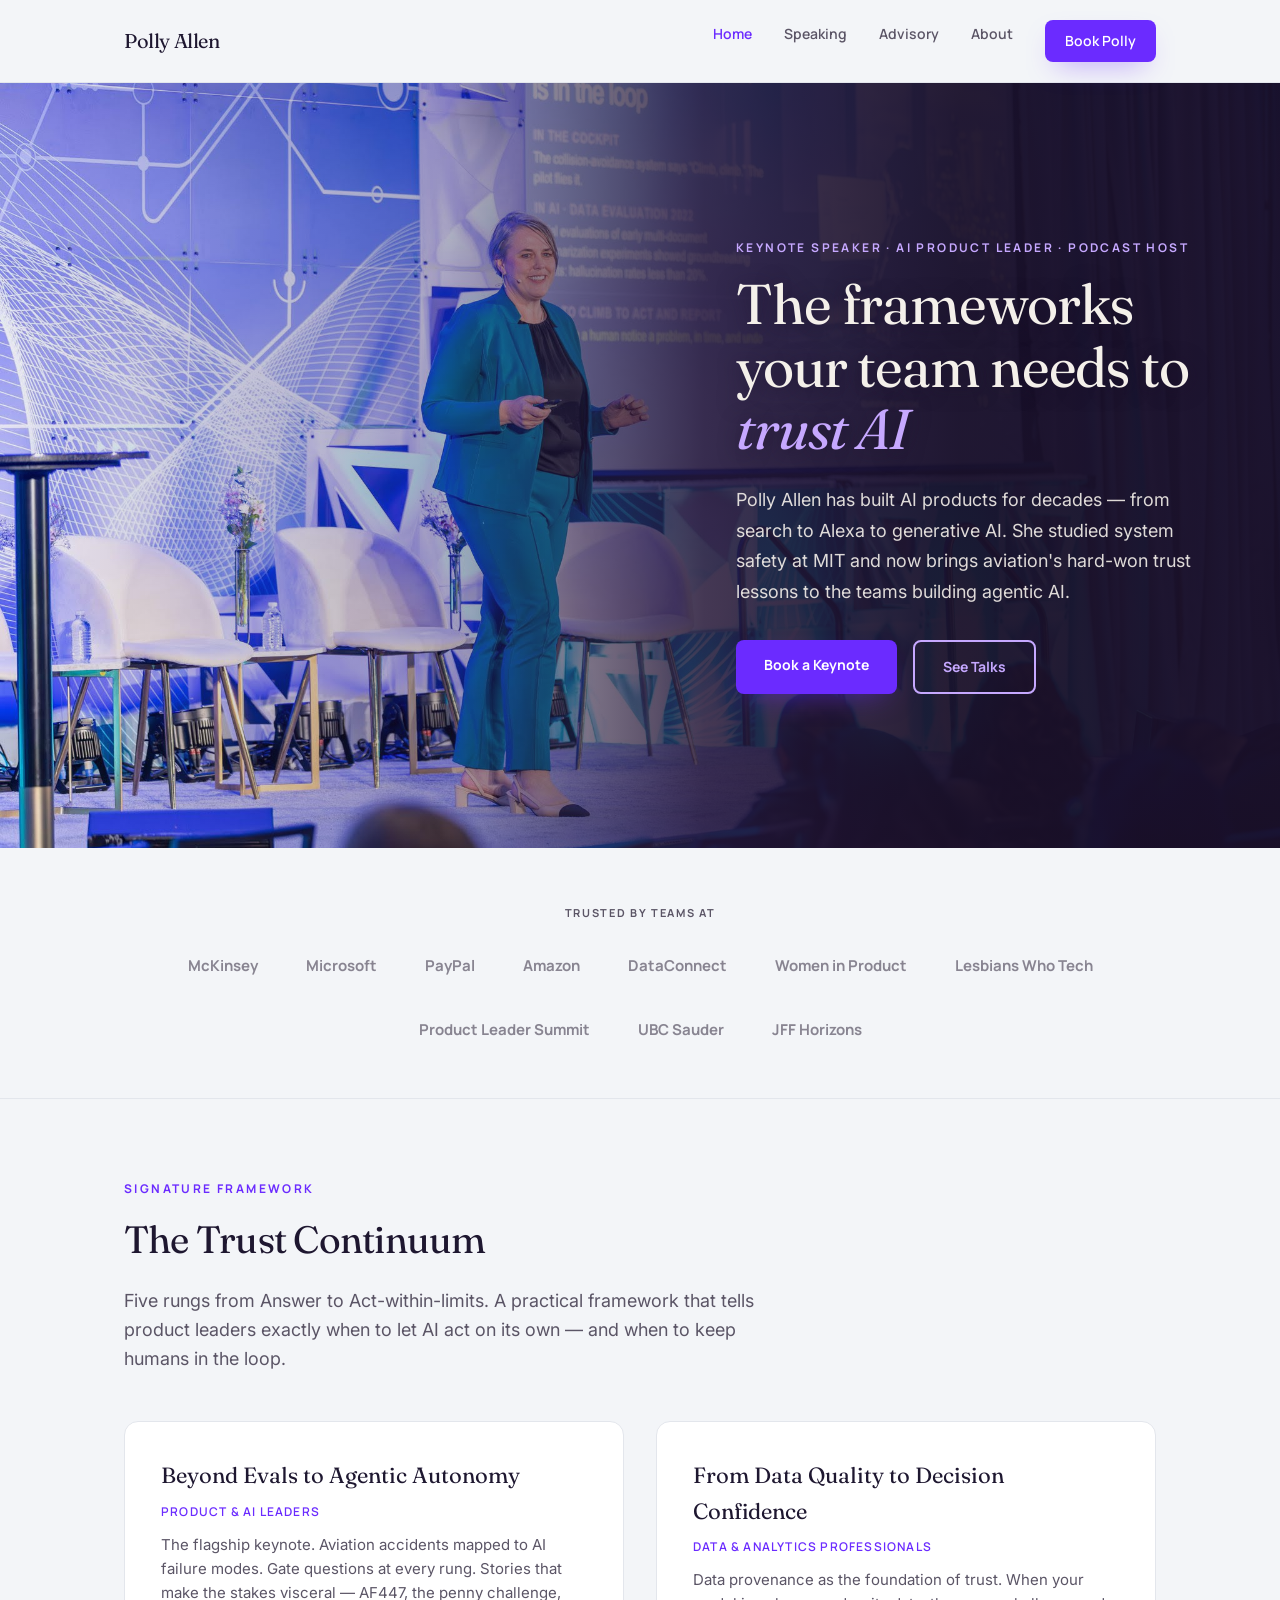
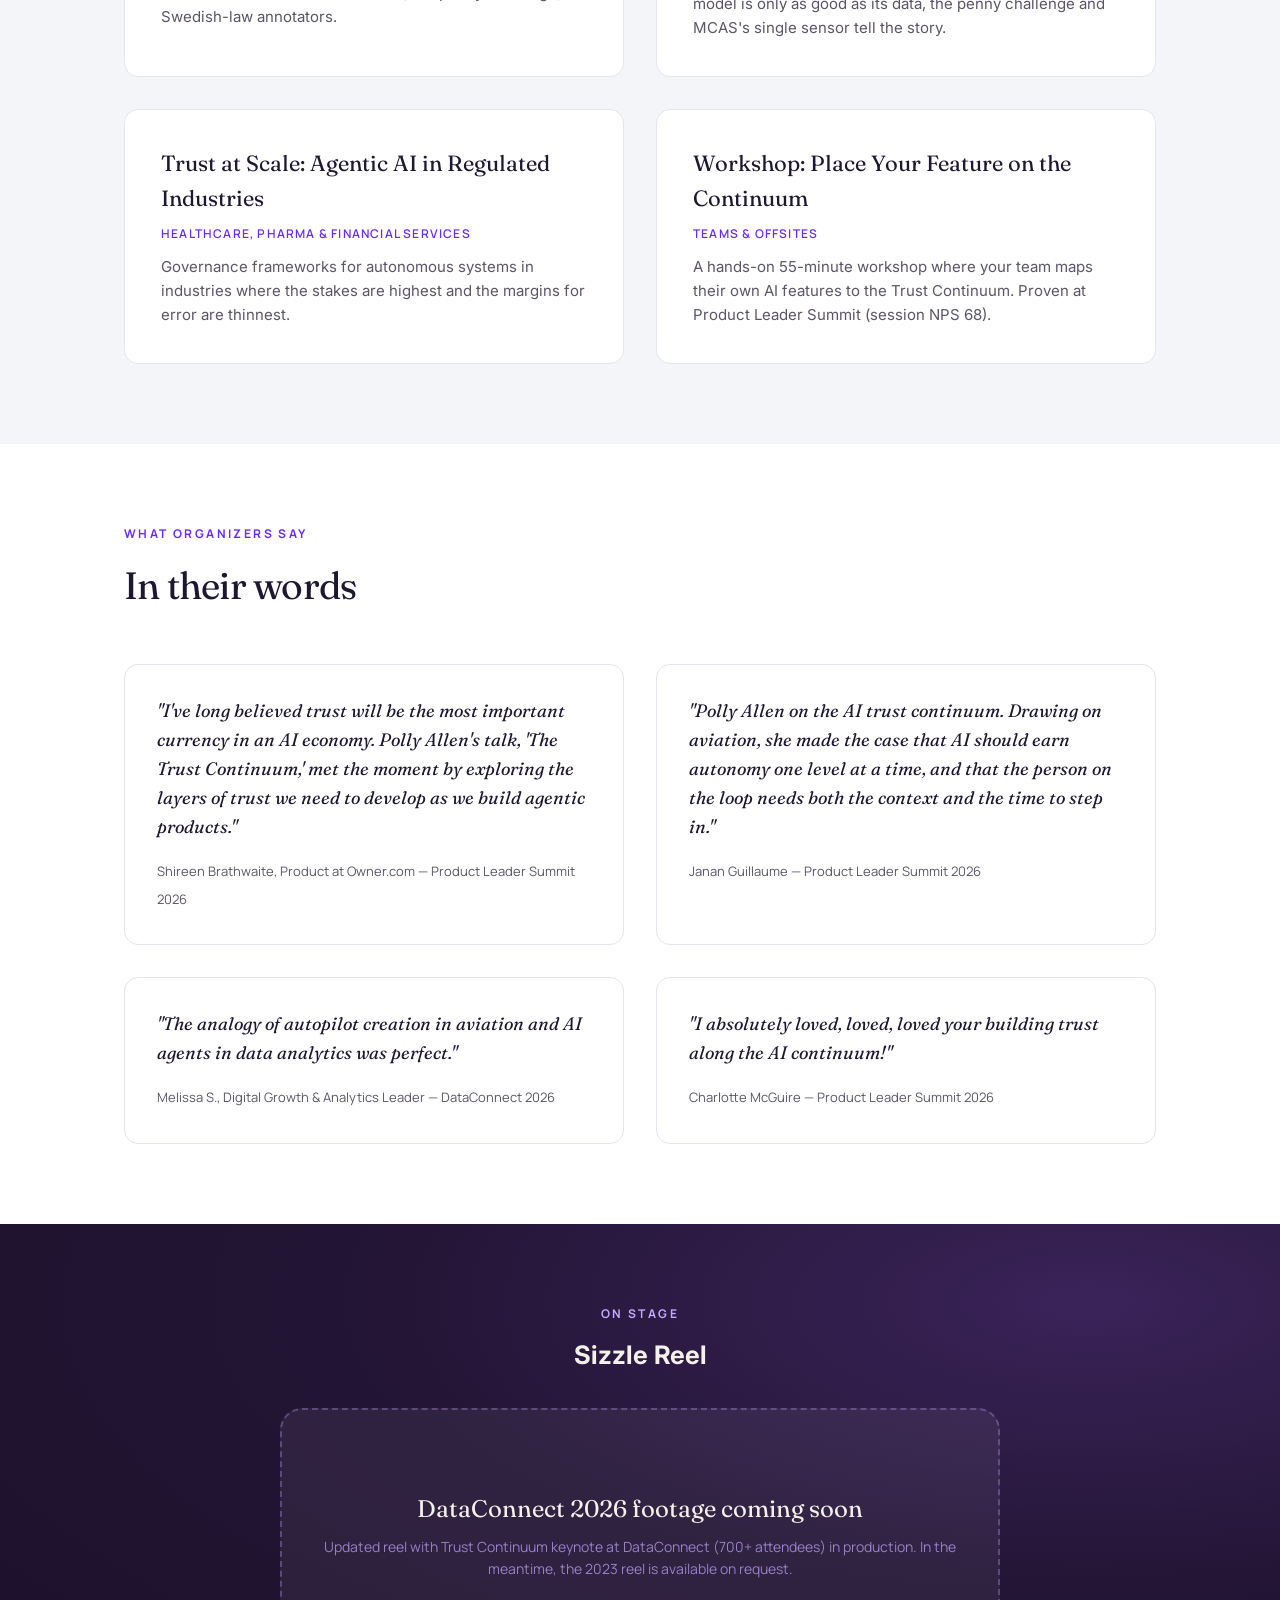
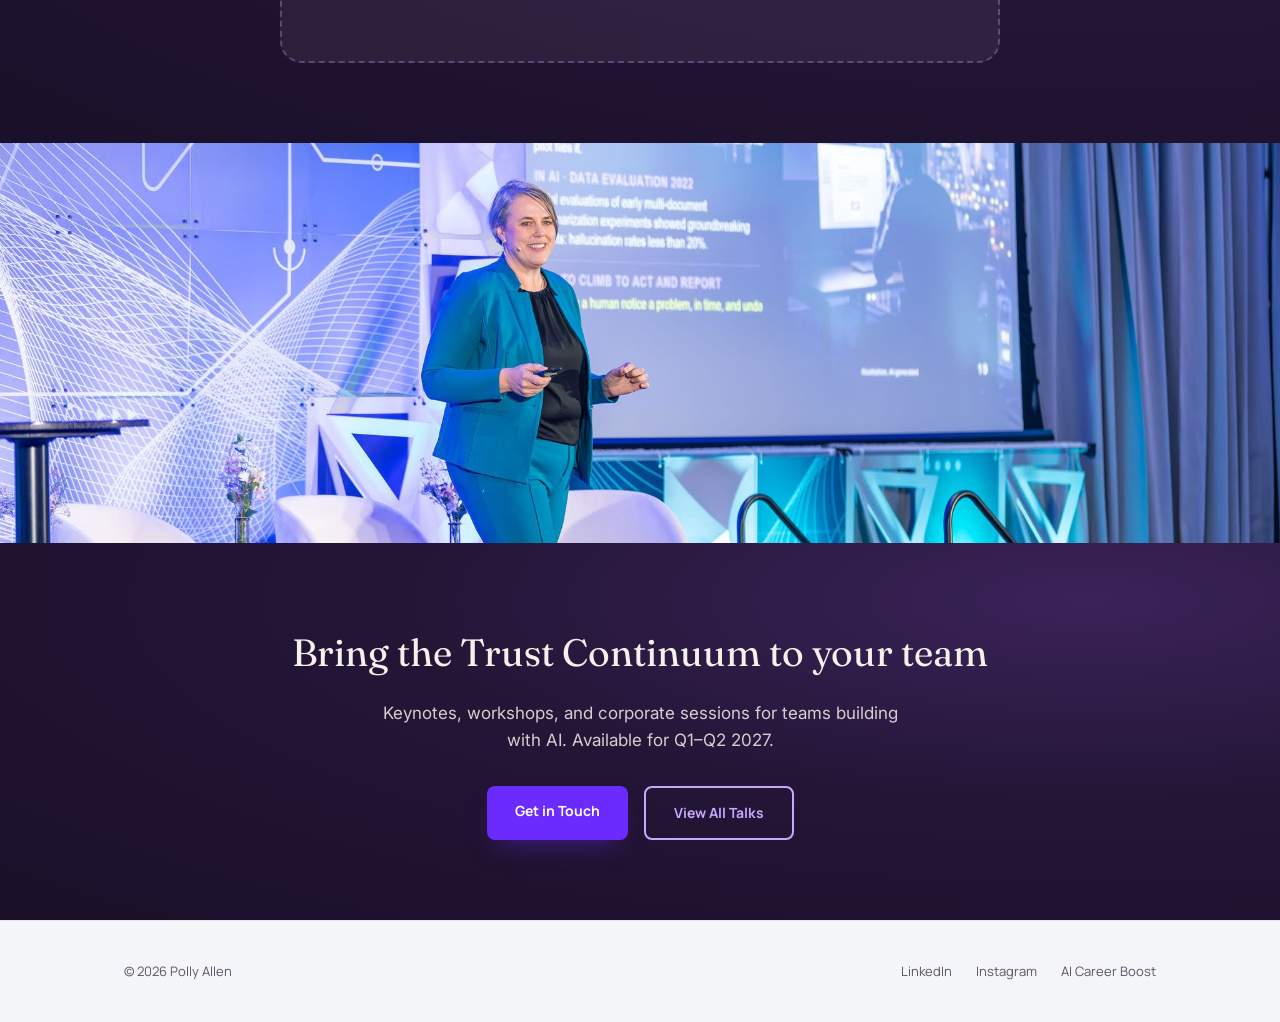
==== commit 59ed0874: "Hero: swap to stage close-up, text-right layout; add Advisory page - Hero image changed from polly-a" ====
--- a/index.html
+++ b/index.html
@@ -16,6 +16,7 @@
       <ul class="site-nav__links">
         <li><a href="index.html" class="active">Home</a></li>
         <li><a href="speaking.html">Speaking</a></li>
+        <li><a href="advisory.html">Advisory</a></li>
         <li><a href="about.html">About</a></li>
         <li><a href="mailto:speaking@pollymallen.com" class="btn btn-primary" style="padding:10px 20px; color:#fff;">Book Polly</a></li>
       </ul>
@@ -25,12 +26,14 @@
   <!-- Hero -->
   <section class="hero">
     <div class="hero__content">
-      <p class="hero__eyebrow">Keynote Speaker · AI Product Leader · Podcast Host</p>
-      <h1>The frameworks your team needs to <em>trust AI</em></h1>
-      <p class="hero__sub">Polly Allen has built AI products for decades — from search to Alexa to generative AI. She studied system safety at MIT and now brings aviation's hard-won trust lessons to the teams building agentic AI.</p>
-      <div style="display:flex; gap:16px; flex-wrap:wrap;">
-        <a href="mailto:speaking@pollymallen.com" class="btn btn-primary">Book a Keynote</a>
-        <a href="speaking.html" class="btn btn-outline">See Talks</a>
+      <div class="hero__text">
+        <p class="hero__eyebrow">Keynote Speaker · AI Product Leader · Podcast Host</p>
+        <h1>The frameworks your team needs to <em>trust AI</em></h1>
+        <p class="hero__sub">Polly Allen has built AI products for decades — from search to Alexa to generative AI. She studied system safety at MIT and now brings aviation's hard-won trust lessons to the teams building agentic AI.</p>
+        <div style="display:flex; gap:16px; flex-wrap:wrap;">
+          <a href="mailto:speaking@pollymallen.com" class="btn btn-primary">Book a Keynote</a>
+          <a href="speaking.html" class="btn btn-outline">See Talks</a>
+        </div>
       </div>
     </div>
   </section>
--- a/css/style.css
+++ b/css/style.css
@@ -94,8 +94,8 @@
   position: relative;
   min-height: 85vh;
   display: flex;
-  align-items: flex-end;
-  background: url('../img/polly-audience.jpg') center 30% / cover no-repeat;
+  align-items: center;
+  background: url('../img/polly-stage.jpg') 30% center / cover no-repeat;
   color: var(--cream);
 }
 .hero::after {
@@ -103,19 +103,23 @@
   position: absolute;
   inset: 0;
   background: linear-gradient(
-    to top,
-    rgba(26, 16, 41, 0.92) 0%,
-    rgba(36, 21, 54, 0.7) 35%,
-    rgba(36, 21, 54, 0.3) 60%,
-    rgba(36, 21, 54, 0.1) 100%
+    to right,
+    rgba(36, 21, 54, 0.05) 0%,
+    rgba(36, 21, 54, 0.3) 35%,
+    rgba(36, 21, 54, 0.85) 55%,
+    rgba(26, 16, 41, 0.95) 75%
   );
 }
 .hero__content {
   position: relative;
   z-index: 1;
-  max-width: var(--maxw);
-  margin: 0 auto;
-  padding: 0 24px 72px;
+  width: 100%;
+  padding: 0 clamp(24px, 5vw, 80px);
+  display: flex;
+  justify-content: flex-end;
+}
+.hero__text {
+  max-width: 480px;
 }
 .hero__eyebrow {
   font-family: var(--font-ui);
@@ -134,6 +138,7 @@
   letter-spacing: -0.02em;
   margin-bottom: 24px;
   max-width: 700px;
+  text-shadow: 0 2px 20px rgba(26, 16, 41, 0.6);
 }
 .hero h1 em {
   font-style: italic;
@@ -441,6 +446,43 @@
   color: var(--lilac);
 }
 
+/* ---------- Advisory steps ---------- */
+.advisory-steps {
+  display: flex;
+  flex-direction: column;
+  gap: 32px;
+  margin-top: 48px;
+  max-width: 640px;
+}
+.advisory-step {
+  display: flex;
+  gap: 24px;
+  align-items: flex-start;
+}
+.advisory-step__number {
+  flex-shrink: 0;
+  width: 48px;
+  height: 48px;
+  border-radius: 50%;
+  background: var(--violet);
+  color: #fff;
+  font-family: var(--font-display);
+  font-size: 1.25rem;
+  display: flex;
+  align-items: center;
+  justify-content: center;
+}
+.advisory-step h3 {
+  font-family: var(--font-display);
+  font-size: 1.25rem;
+  font-weight: 400;
+  margin-bottom: 8px;
+}
+.advisory-step p {
+  color: var(--muted);
+  font-size: 0.9375rem;
+}
+
 /* ---------- CTA banner ---------- */
 .cta-banner {
   background: radial-gradient(120% 120% at 85% 15%,
@@ -500,9 +542,31 @@
 
 /* ---------- Responsive ---------- */
 @media (max-width: 768px) {
-  .hero { min-height: 70vh; }
-  .hero__content { padding-bottom: 48px; }
-  .hero h1 { font-size: 2.25rem; }
+  .hero {
+    min-height: auto;
+    aspect-ratio: 9/16;
+    max-height: 100svh;
+    align-items: flex-end;
+    background-position: 32% 18%;
+    background-size: 220% auto;
+  }
+  .hero::after {
+    background: linear-gradient(
+      to top,
+      rgba(26, 16, 41, 0.97) 0%,
+      rgba(36, 21, 54, 0.95) 30%,
+      rgba(36, 21, 54, 0.75) 50%,
+      rgba(36, 21, 54, 0.15) 70%,
+      rgba(36, 21, 54, 0.0) 80%
+    );
+  }
+  .hero__content {
+    justify-content: flex-start;
+    padding-bottom: 32px;
+  }
+  .hero__text { max-width: 100%; }
+  .hero h1 { font-size: 2rem; }
+  .hero__sub { font-size: 1rem; }
   .quotes-grid { grid-template-columns: 1fr; }
   .talks-grid { grid-template-columns: 1fr; }
   .about-hero {
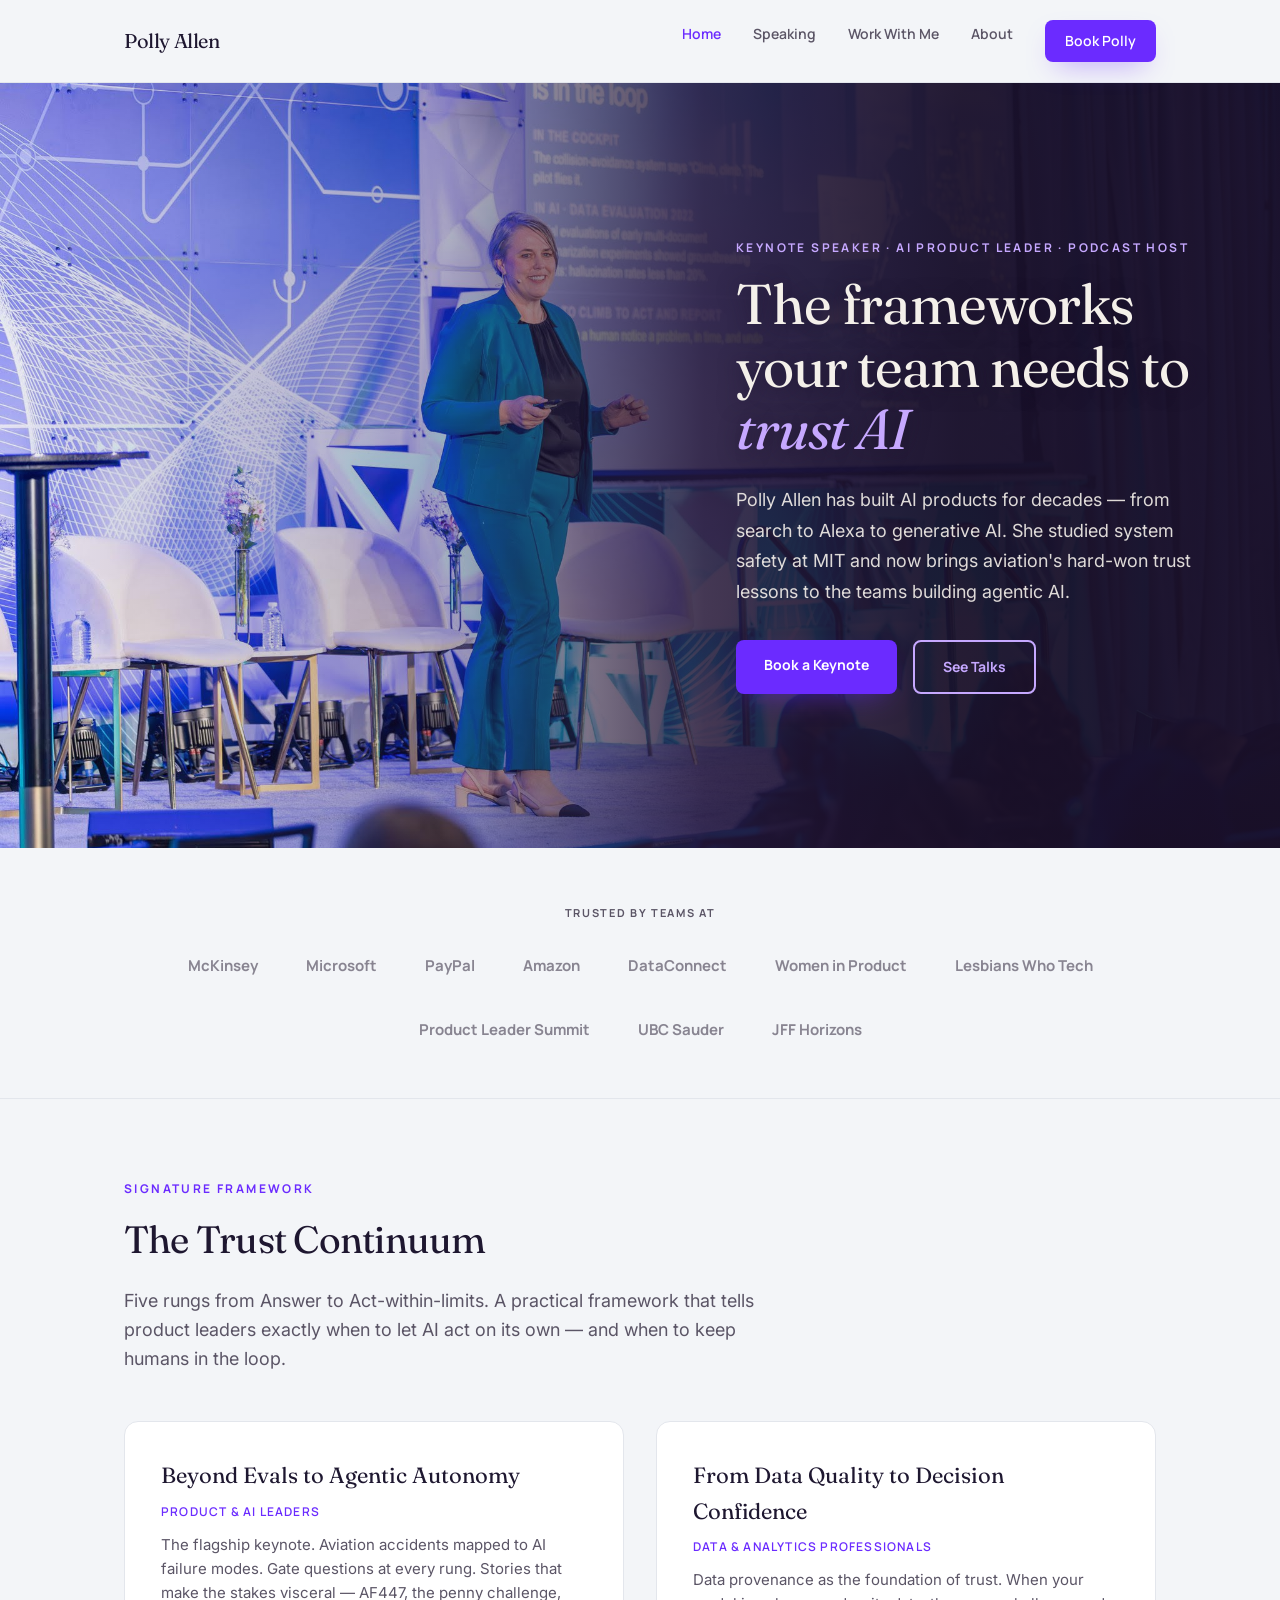
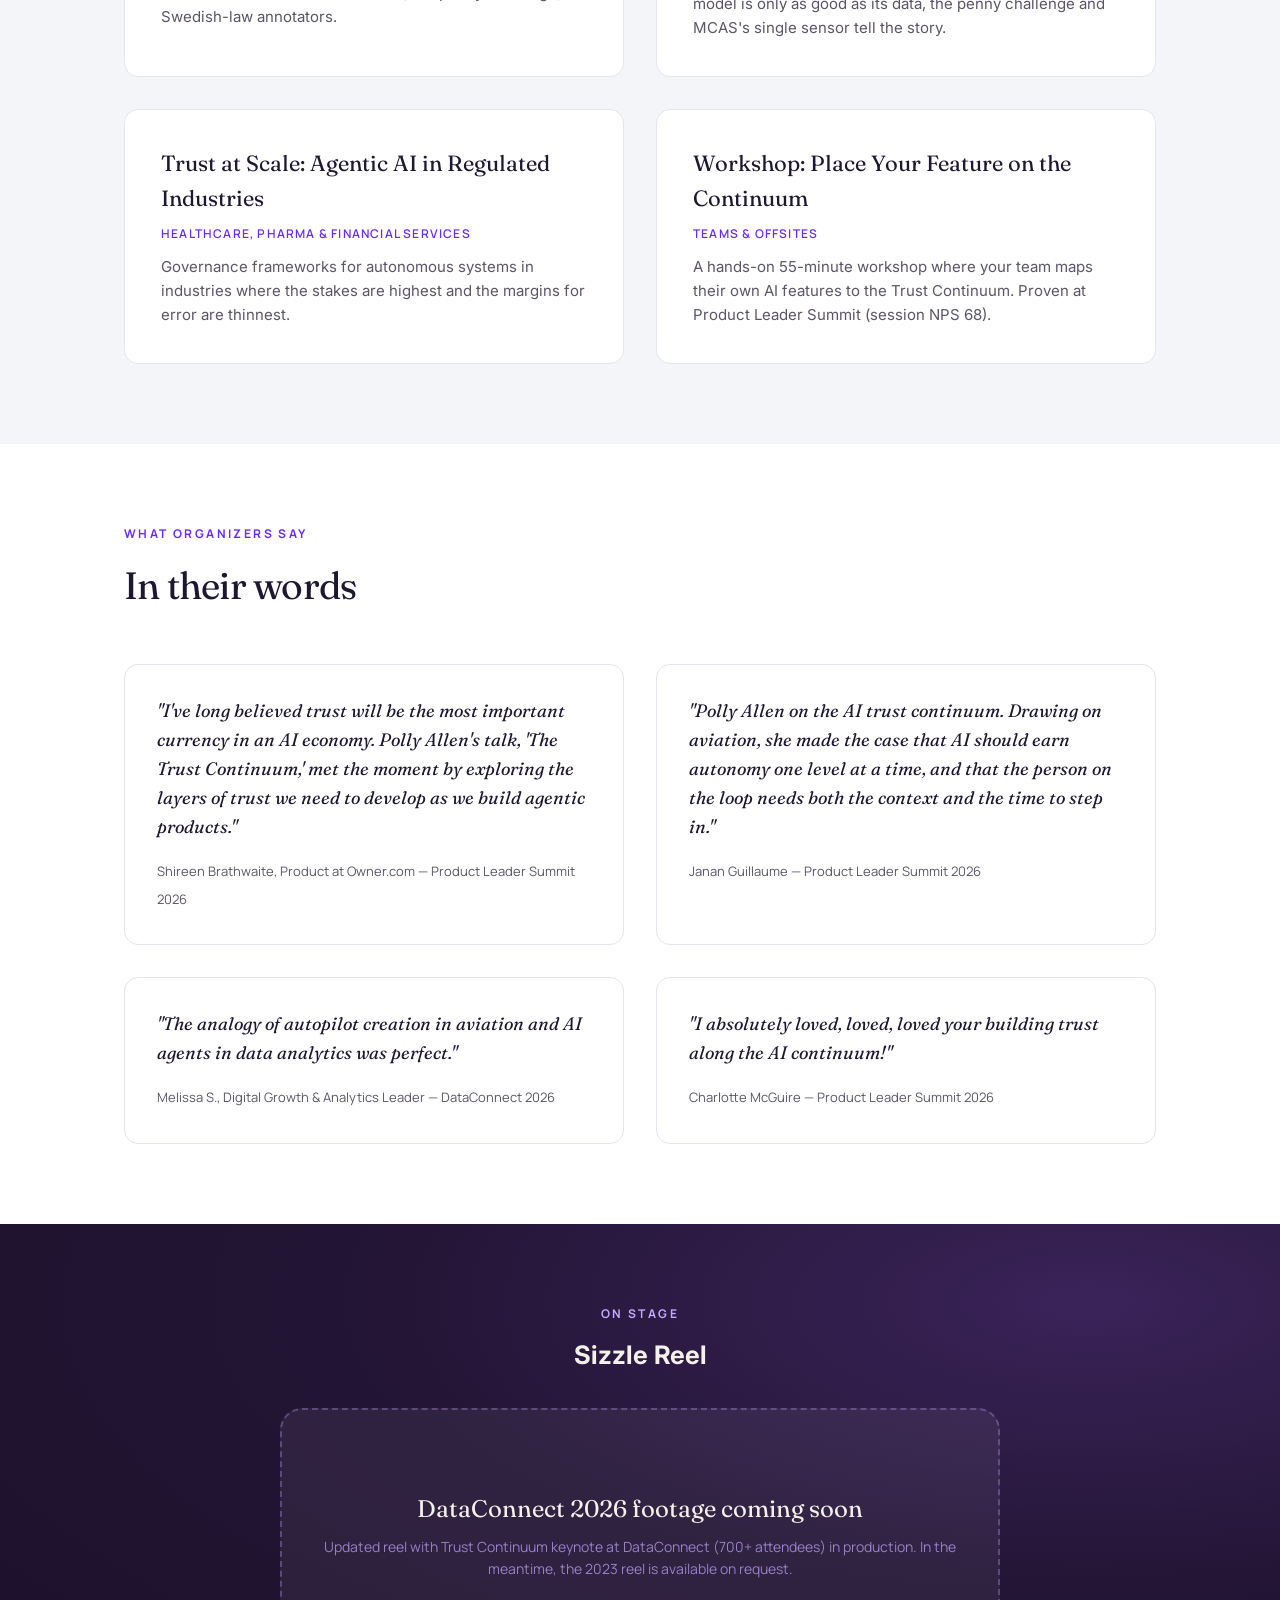
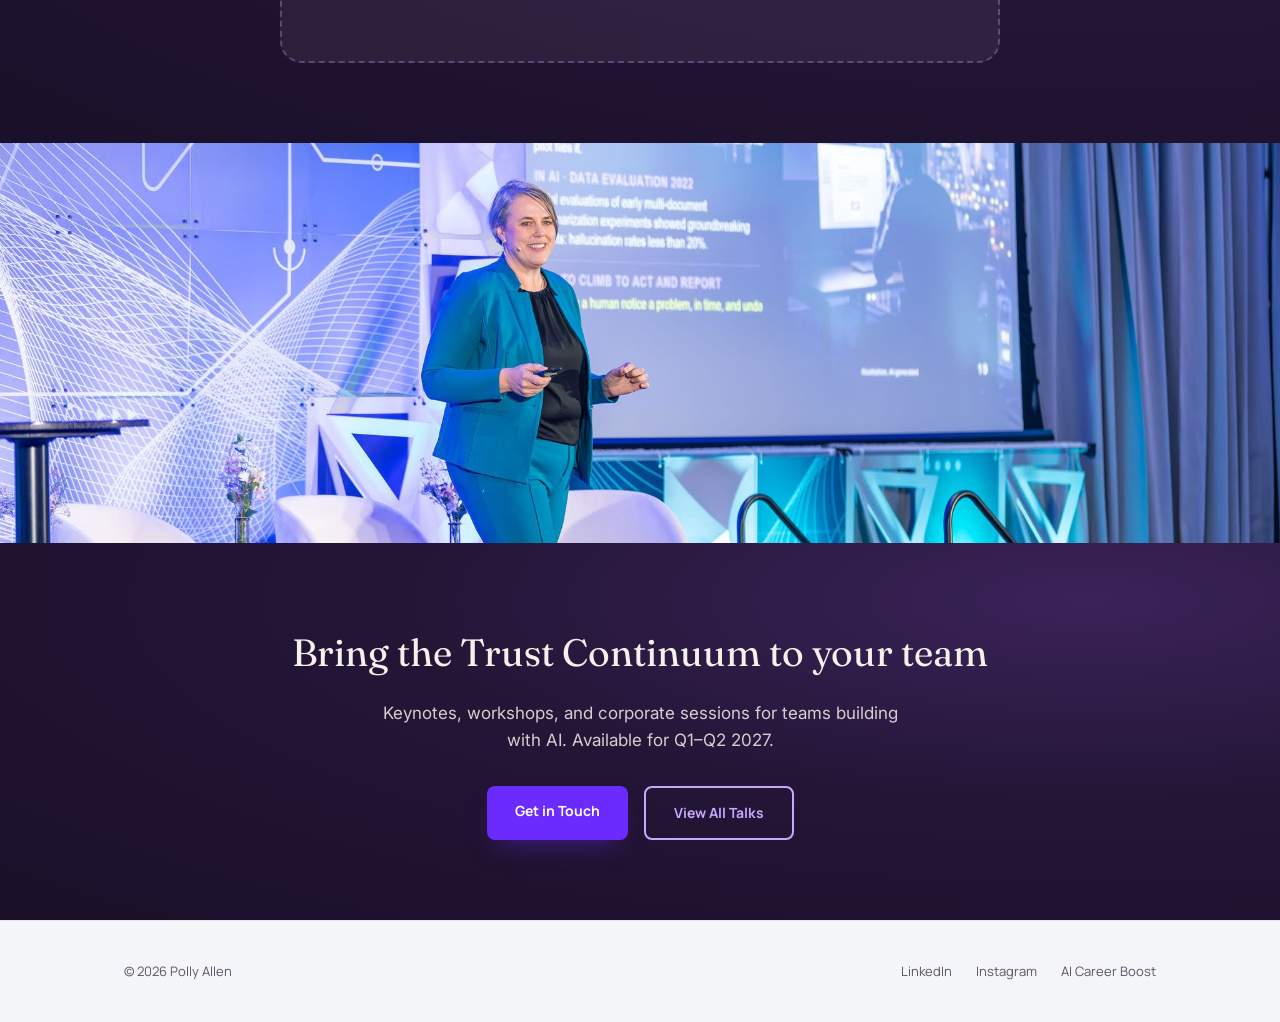
==== commit 44f8e750: "Add /work page (consulting + intensives); nav Advisory → Work With Me Co-Authored-By: Claude Opus 4." ====
--- a/index.html
+++ b/index.html
@@ -16,7 +16,7 @@
       <ul class="site-nav__links">
         <li><a href="index.html" class="active">Home</a></li>
         <li><a href="speaking.html">Speaking</a></li>
-        <li><a href="advisory.html">Advisory</a></li>
+        <li><a href="work.html">Work With Me</a></li>
         <li><a href="about.html">About</a></li>
         <li><a href="mailto:speaking@pollymallen.com" class="btn btn-primary" style="padding:10px 20px; color:#fff;">Book Polly</a></li>
       </ul>
--- a/css/style.css
+++ b/css/style.css
@@ -538,6 +538,28 @@
   height: 400px;
   object-fit: cover;
   object-position: center 30%;
+}
+
+/* ---------- Work page ---------- */
+.work-offering { max-width: 720px; }
+.work-details { display: flex; flex-direction: column; gap: 28px; }
+.work-detail h4 {
+  font-family: var(--font-display);
+  font-size: 1.125rem;
+  font-weight: 400;
+  margin-bottom: 8px;
+}
+.work-detail p { color: var(--muted); font-size: 0.9375rem; }
+.credentials-grid .number {
+  font-family: var(--font-display);
+  font-size: 1.75rem;
+  font-weight: 400;
+  color: var(--violet);
+}
+.credentials-grid .label {
+  font-size: 0.9375rem;
+  color: var(--muted);
+  margin-top: 4px;
 }
 
 /* ---------- Responsive ---------- */
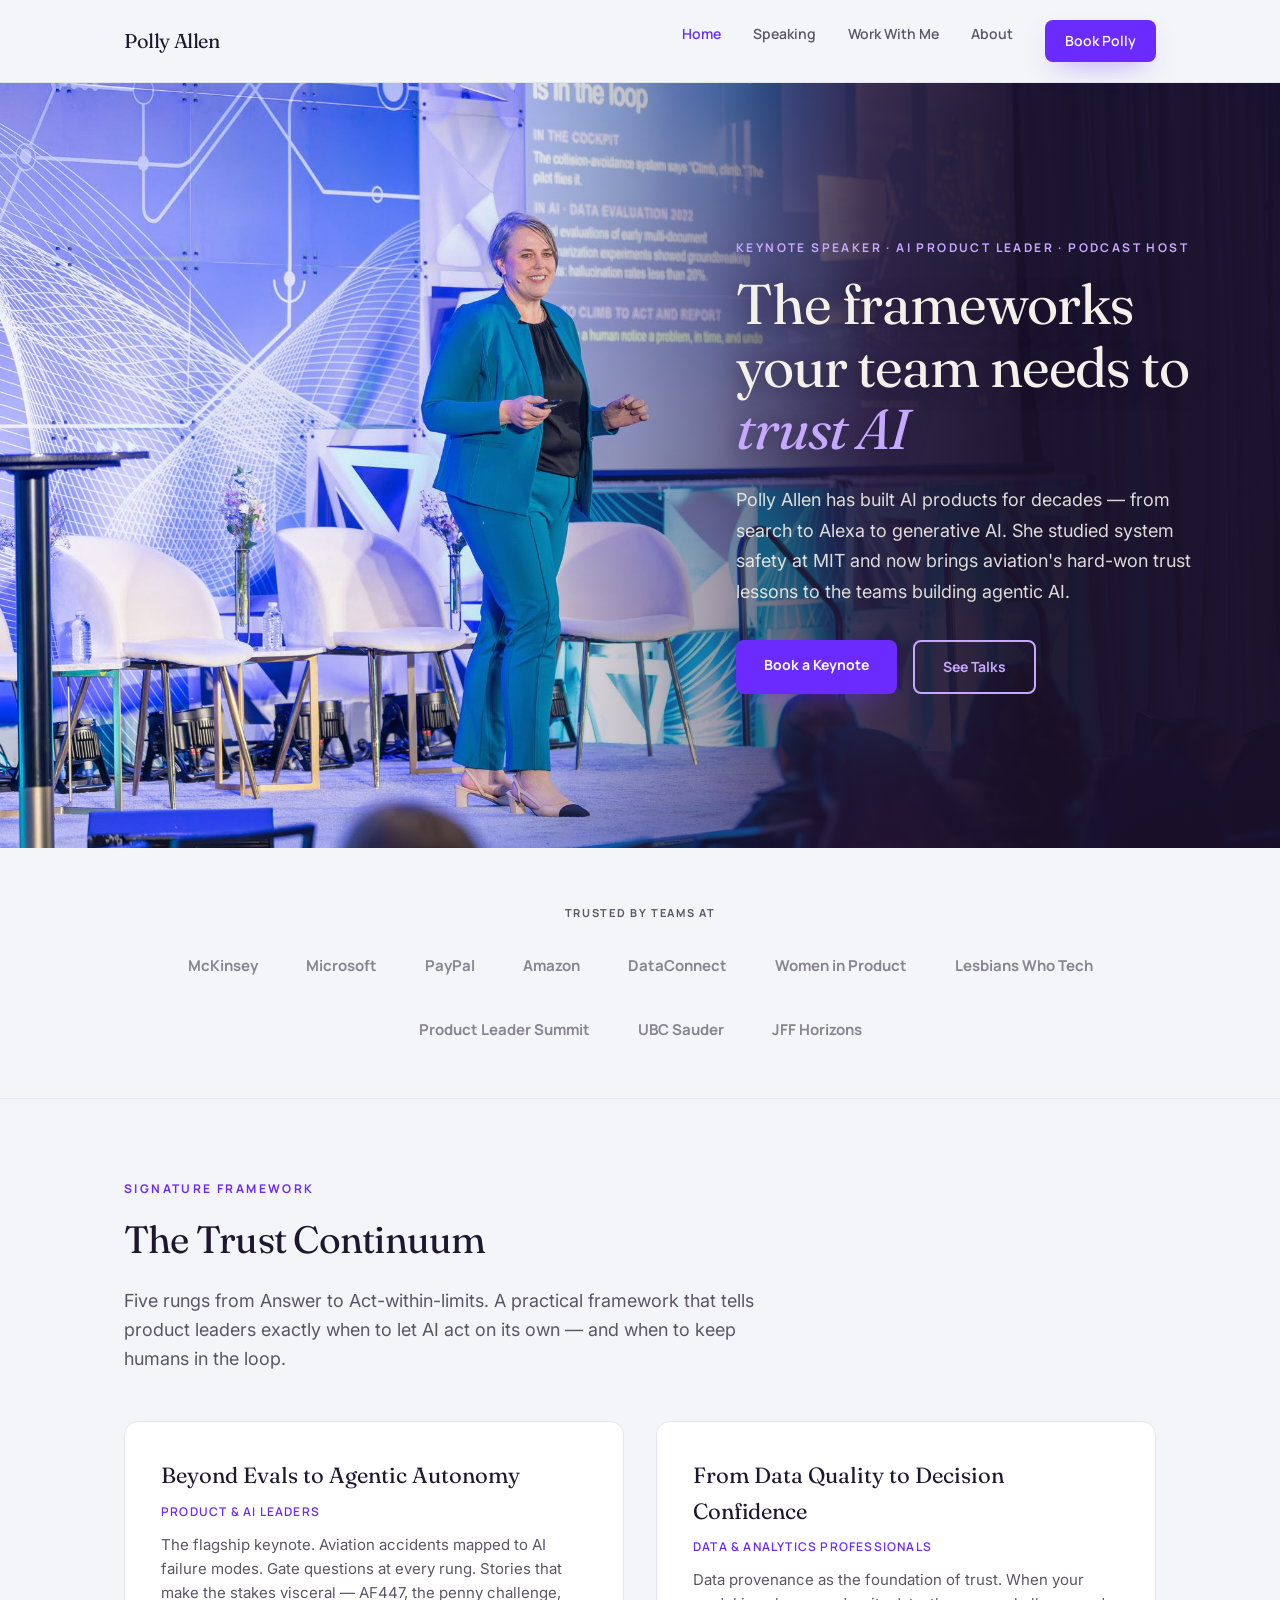
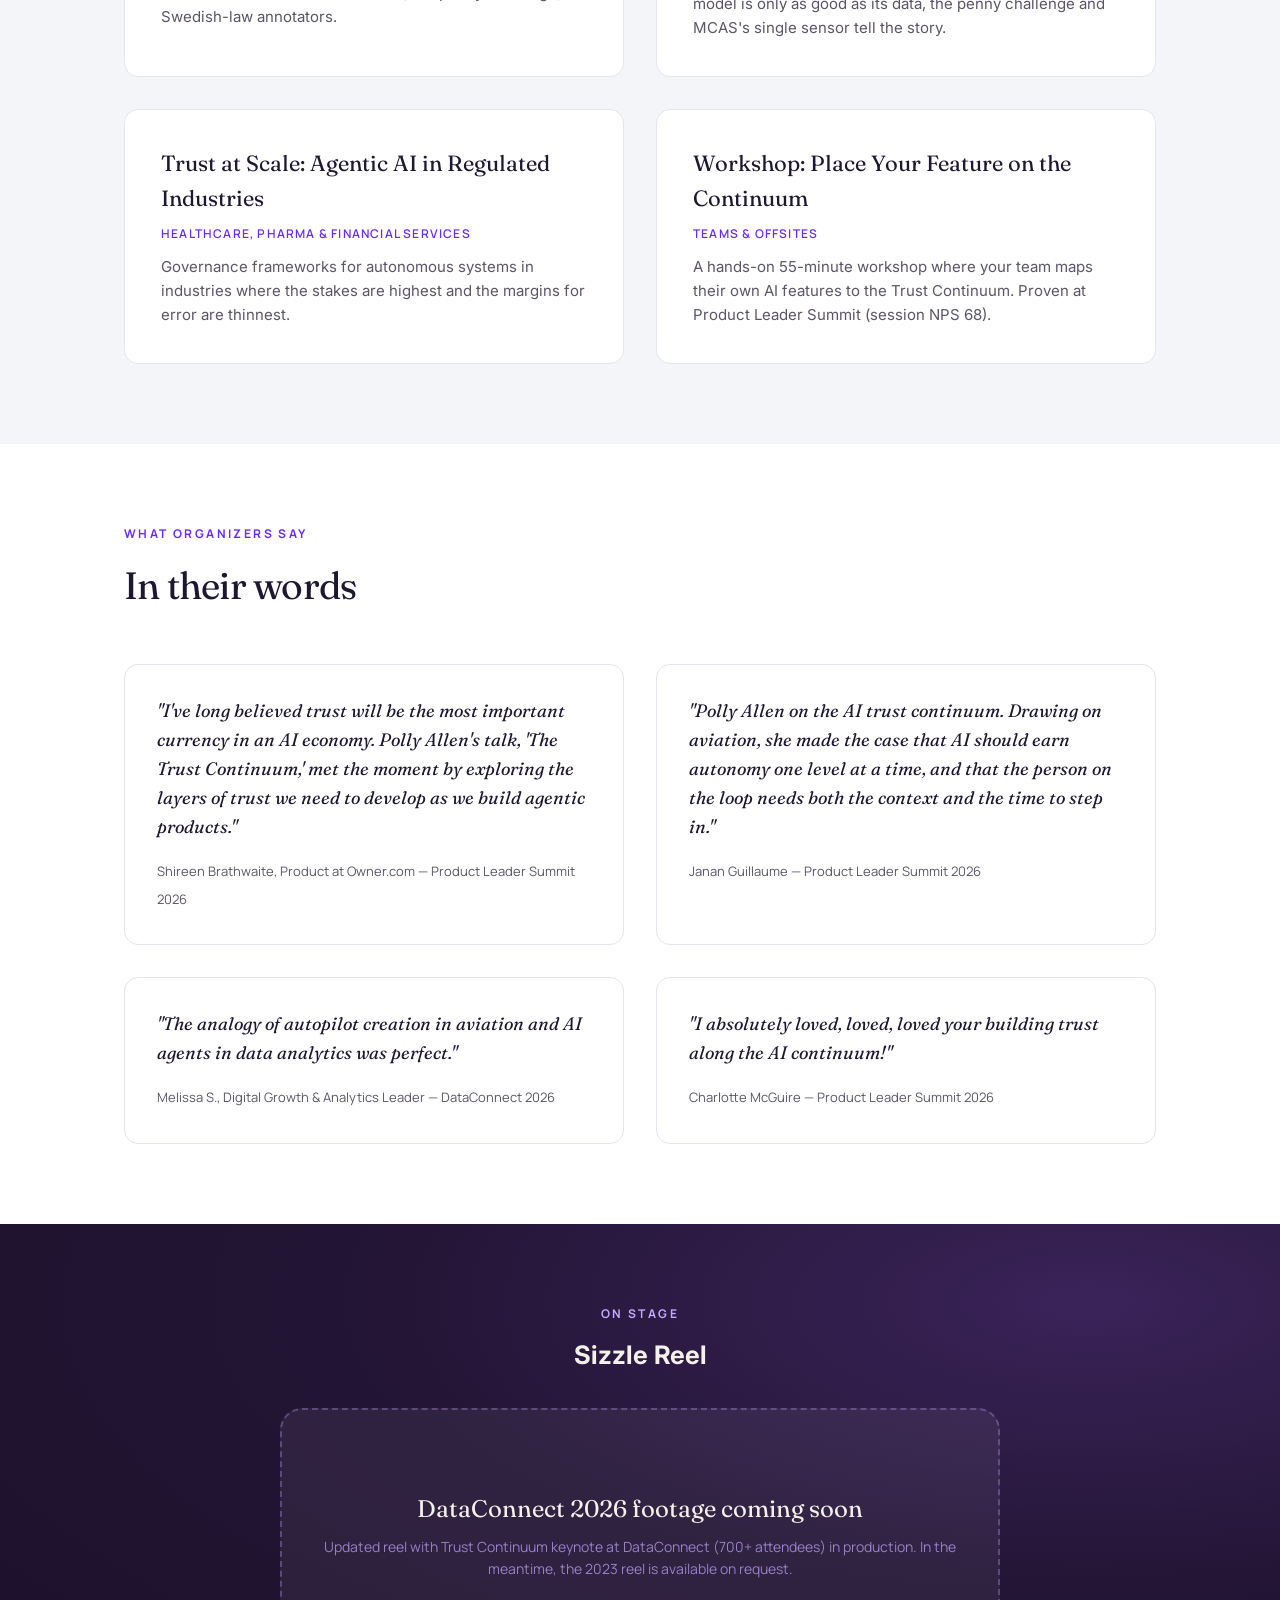
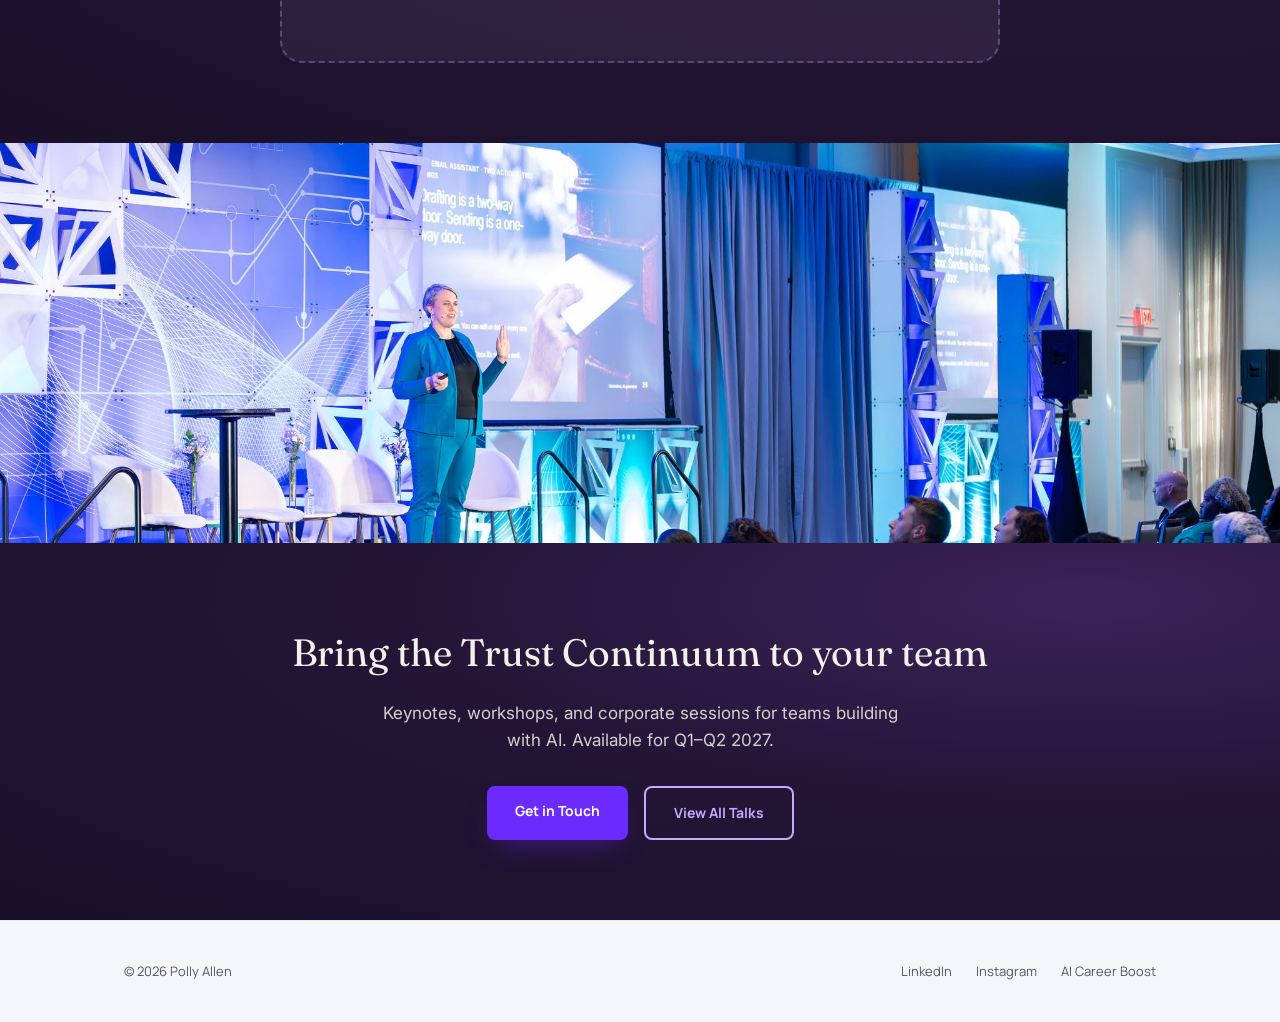
==== commit 7818c5d8: "Hero: push gradient rightward so Polly is fully visible; swap lower image to audience shot Co-Author" ====
--- a/index.html
+++ b/index.html
@@ -130,7 +130,7 @@
   </section>
 
   <!-- Stage photo -->
-  <img src="img/polly-stage.jpg" alt="Polly Allen on stage at DataConnect 2026, Trust Continuum slide visible" class="stage-photo">
+  <img src="img/polly-audience.jpg" alt="Full audience at DataConnect 2026 during Polly Allen's Trust Continuum keynote" class="stage-photo">
 
   <!-- CTA -->
   <section class="cta-banner">
--- a/css/style.css
+++ b/css/style.css
@@ -104,10 +104,11 @@
   inset: 0;
   background: linear-gradient(
     to right,
-    rgba(36, 21, 54, 0.05) 0%,
-    rgba(36, 21, 54, 0.3) 35%,
-    rgba(36, 21, 54, 0.85) 55%,
-    rgba(26, 16, 41, 0.95) 75%
+    rgba(36, 21, 54, 0.0) 0%,
+    rgba(36, 21, 54, 0.05) 40%,
+    rgba(36, 21, 54, 0.4) 55%,
+    rgba(36, 21, 54, 0.88) 68%,
+    rgba(26, 16, 41, 0.95) 80%
   );
 }
 .hero__content {
